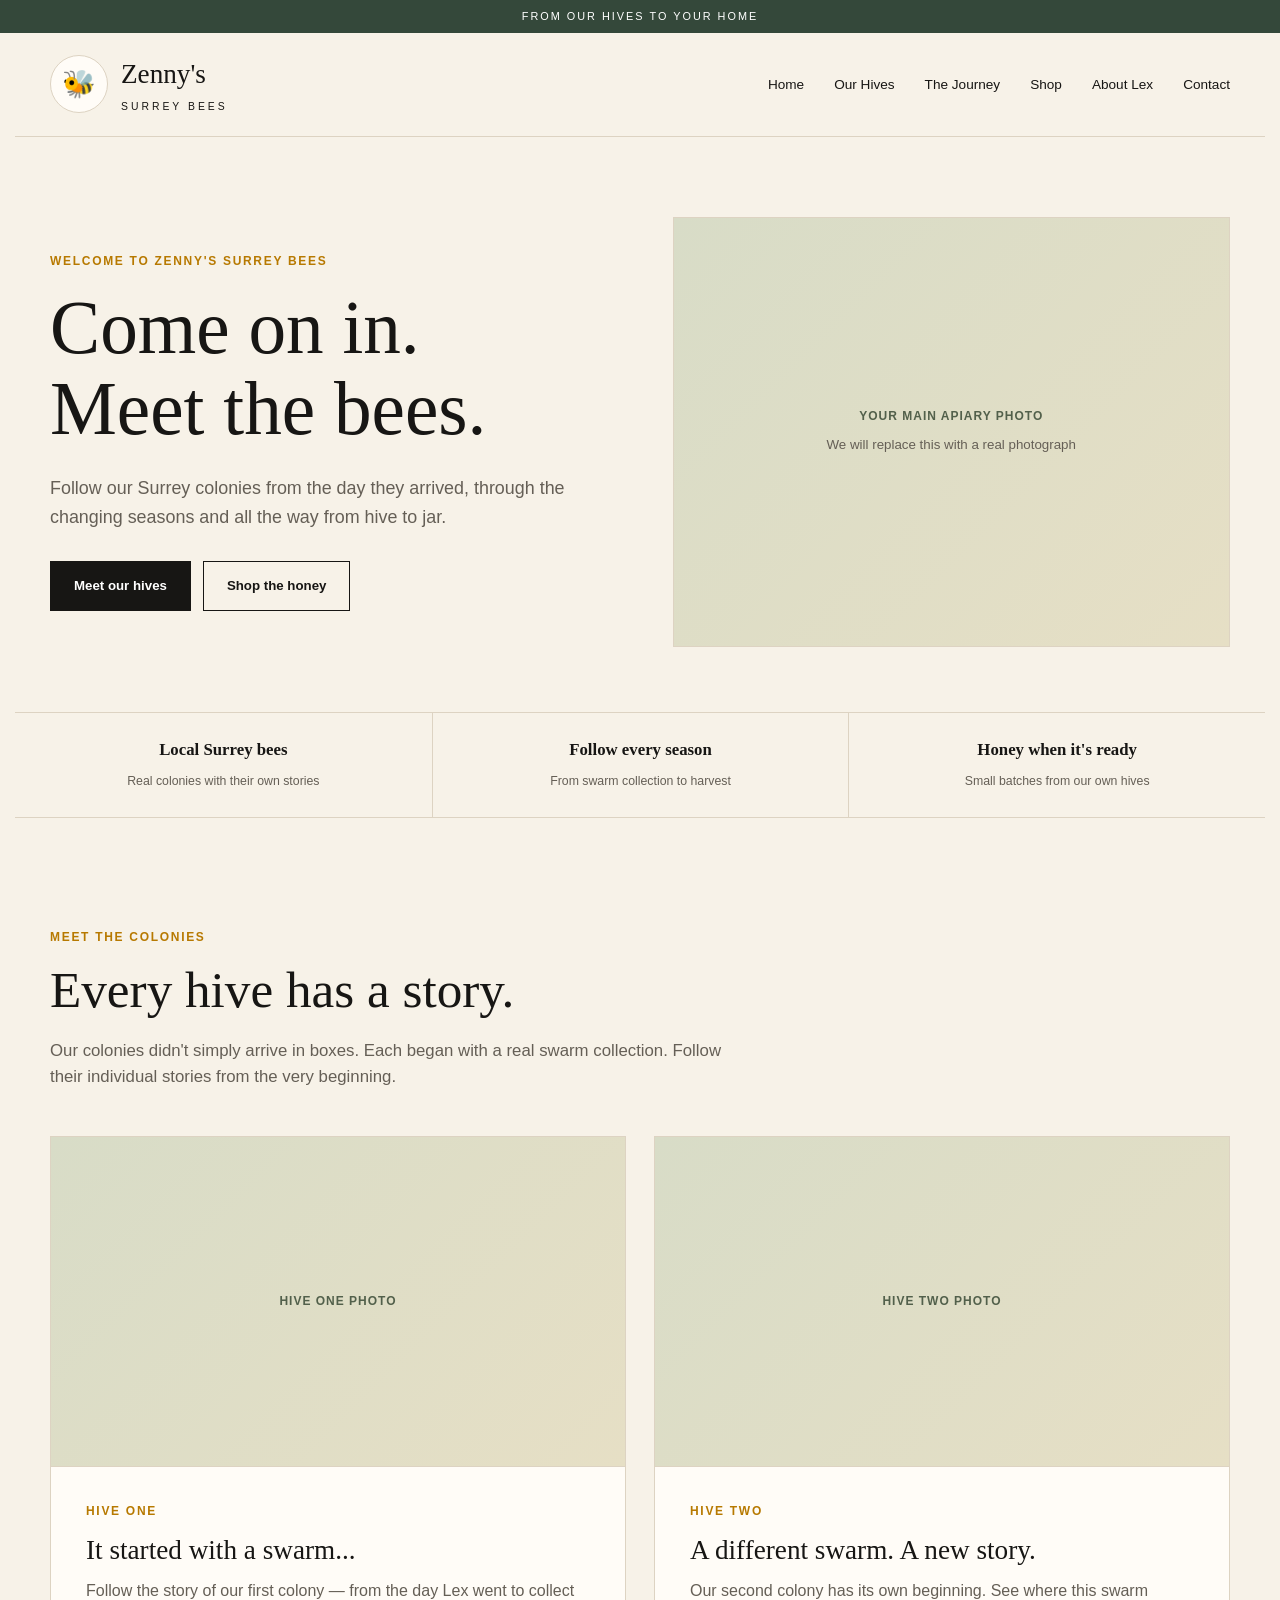
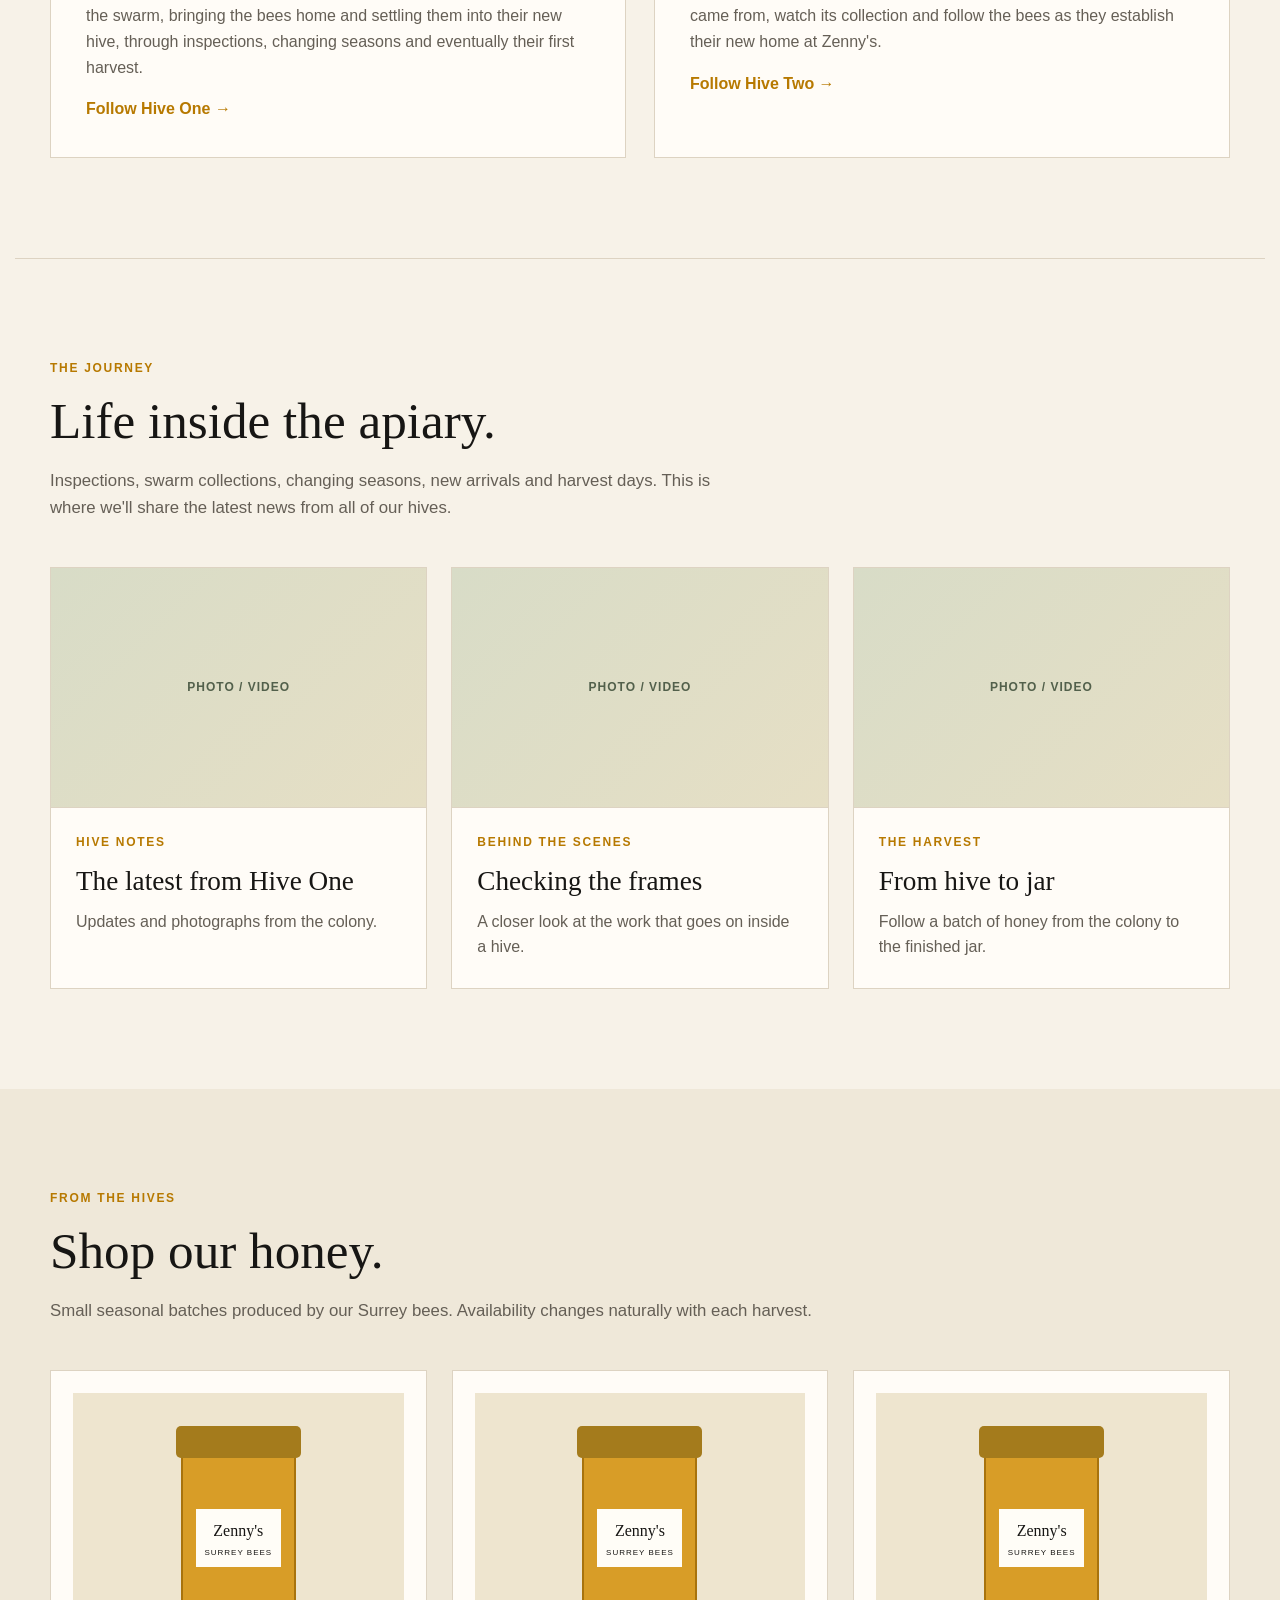
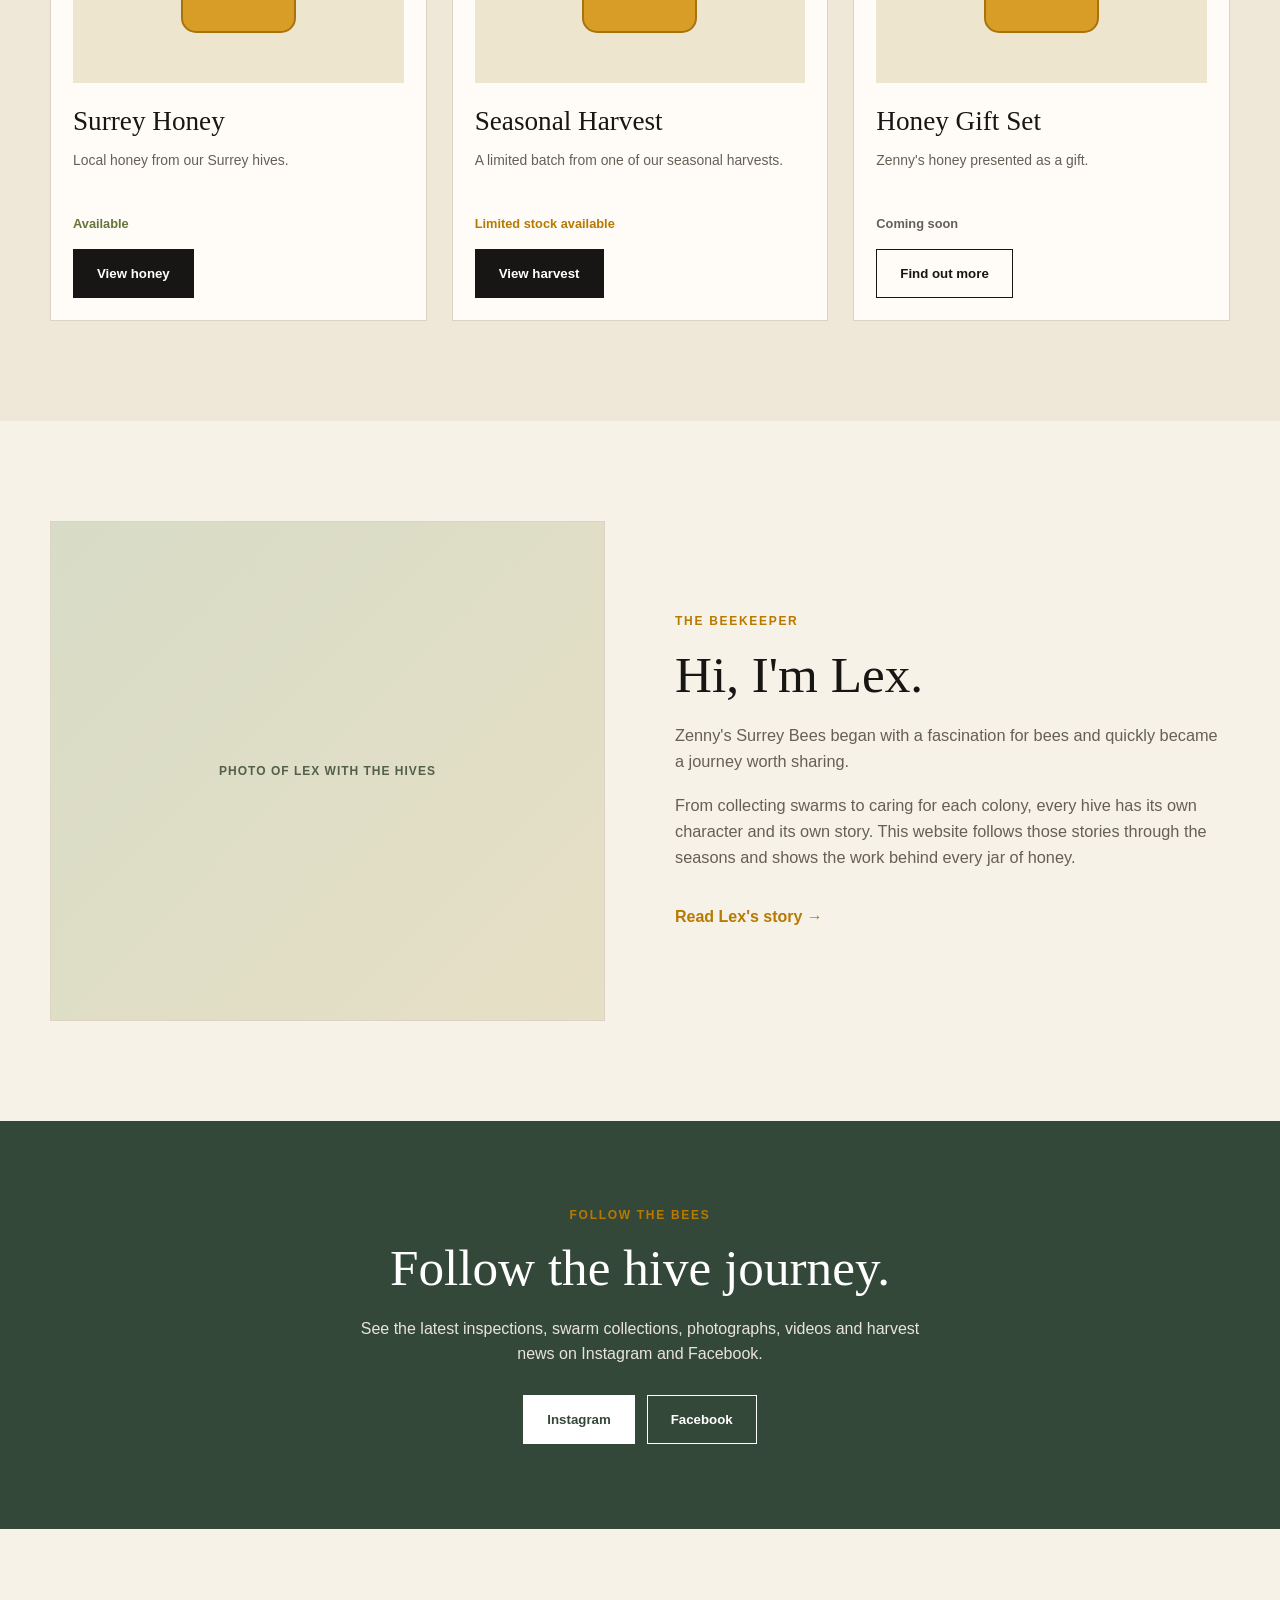
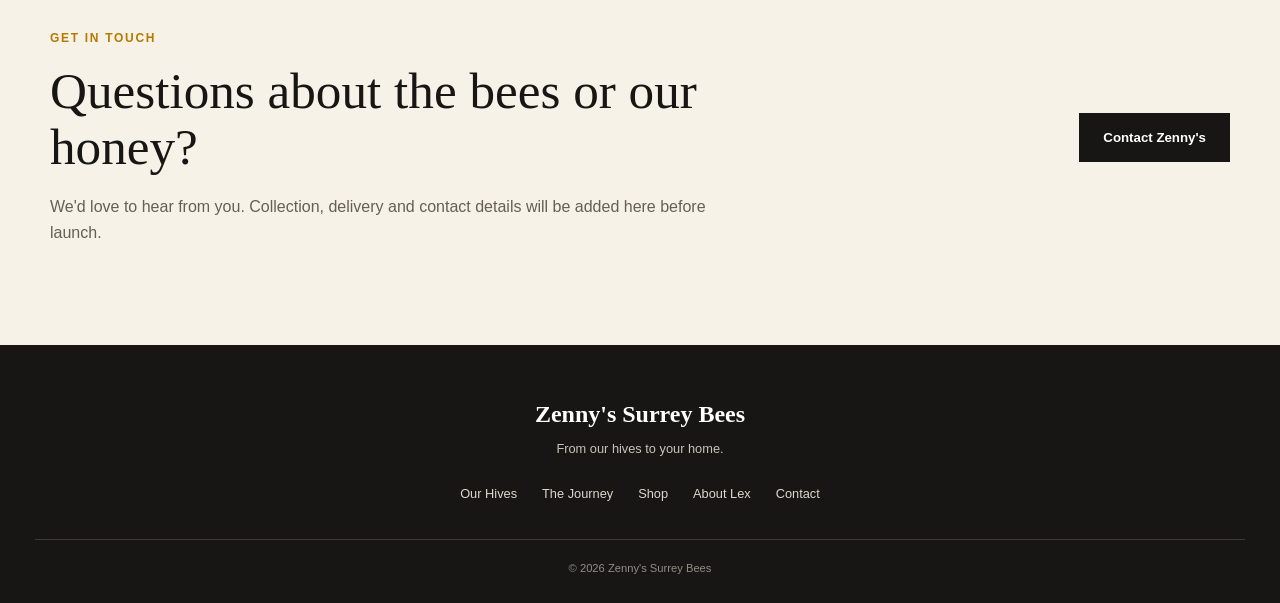
==== index.html @ 7a9a5b1b "Add files via upload" ====
<!DOCTYPE html>
<html lang="en">
<head>
    <meta charset="UTF-8">
    <meta name="viewport" content="width=device-width, initial-scale=1.0">

    <title>Zenny's Surrey Bees | Local Surrey Honey</title>

    <meta name="description" content="Follow the story of Zenny's Surrey Bees, meet our colonies and shop small-batch local Surrey honey.">

    <link rel="stylesheet" href="style.css">
</head>

<body>

    <!-- TOP BAR -->
    <div class="top-bar">
        FROM OUR HIVES TO YOUR HOME
    </div>

    <!-- HEADER -->
    <header class="site-header">

        <div class="brand">
            <div class="logo-placeholder">
                🐝
            </div>

            <div class="brand-text">
                <span class="brand-name">Zenny's</span>
                <span class="brand-subtitle">SURREY BEES</span>
            </div>
        </div>

        <nav class="main-nav">
            <a href="#home">Home</a>
            <a href="#hives">Our Hives</a>
            <a href="#journey">The Journey</a>
            <a href="#shop">Shop</a>
            <a href="#about">About Lex</a>
            <a href="#contact">Contact</a>
        </nav>

    </header>


    <main>

        <!-- HOME / HERO -->
        <section class="hero" id="home">

            <div class="hero-text">

                <p class="eyebrow">
                    WELCOME TO ZENNY'S SURREY BEES
                </p>

                <h1>
                    Come on in.<br>
                    Meet the bees.
                </h1>

                <p class="hero-intro">
                    Follow our Surrey colonies from the day they arrived,
                    through the changing seasons and all the way from hive
                    to jar.
                </p>

                <div class="hero-buttons">
                    <a class="button dark" href="#hives">
                        Meet our hives
                    </a>

                    <a class="button outline" href="#shop">
                        Shop the honey
                    </a>
                </div>

            </div>

            <div class="hero-image placeholder">
                <span>YOUR MAIN APIARY PHOTO</span>
                <small>We will replace this with a real photograph</small>
            </div>

        </section>


        <!-- INTRO STRIP -->
        <section class="intro-strip">

            <div>
                <strong>Local Surrey bees</strong>
                <span>Real colonies with their own stories</span>
            </div>

            <div>
                <strong>Follow every season</strong>
                <span>From swarm collection to harvest</span>
            </div>

            <div>
                <strong>Honey when it's ready</strong>
                <span>Small batches from our own hives</span>
            </div>

        </section>


        <!-- OUR HIVES -->
        <section class="section hives-section" id="hives">

            <div class="section-heading">

                <p class="eyebrow">MEET THE COLONIES</p>

                <h2>
                    Every hive has a story.
                </h2>

                <p>
                    Our colonies didn't simply arrive in boxes.
                    Each began with a real swarm collection.
                    Follow their individual stories from the very beginning.
                </p>

            </div>


            <div class="hive-grid">

                <!-- HIVE ONE -->
                <article class="hive-card">

                    <div class="hive-image placeholder">
                        <span>HIVE ONE PHOTO</span>
                    </div>

                    <div class="hive-content">

                        <p class="eyebrow">HIVE ONE</p>

                        <h3>
                            It started with a swarm...
                        </h3>

                        <p>
                            Follow the story of our first colony — from the
                            day Lex went to collect the swarm, bringing the
                            bees home and settling them into their new hive,
                            through inspections, changing seasons and
                            eventually their first harvest.
                        </p>

                        <a class="story-link" href="#">
                            Follow Hive One →
                        </a>

                    </div>

                </article>


                <!-- HIVE TWO -->
                <article class="hive-card">

                    <div class="hive-image placeholder">
                        <span>HIVE TWO PHOTO</span>
                    </div>

                    <div class="hive-content">

                        <p class="eyebrow">HIVE TWO</p>

                        <h3>
                            A different swarm. A new story.
                        </h3>

                        <p>
                            Our second colony has its own beginning.
                            See where this swarm came from, watch its
                            collection and follow the bees as they establish
                            their new home at Zenny's.
                        </p>

                        <a class="story-link" href="#">
                            Follow Hive Two →
                        </a>

                    </div>

                </article>

            </div>

        </section>


        <!-- JOURNEY -->
        <section class="section journey-section" id="journey">

            <div class="section-heading">

                <p class="eyebrow">THE JOURNEY</p>

                <h2>
                    Life inside the apiary.
                </h2>

                <p>
                    Inspections, swarm collections, changing seasons,
                    new arrivals and harvest days. This is where we'll
                    share the latest news from all of our hives.
                </p>

            </div>


            <div class="journey-grid">

                <article class="journey-card">

                    <div class="journey-image placeholder">
                        <span>PHOTO / VIDEO</span>
                    </div>

                    <p class="eyebrow">HIVE NOTES</p>

                    <h3>The latest from Hive One</h3>

                    <p>
                        Updates and photographs from the colony.
                    </p>

                </article>


                <article class="journey-card">

                    <div class="journey-image placeholder">
                        <span>PHOTO / VIDEO</span>
                    </div>

                    <p class="eyebrow">BEHIND THE SCENES</p>

                    <h3>Checking the frames</h3>

                    <p>
                        A closer look at the work that goes on inside a hive.
                    </p>

                </article>


                <article class="journey-card">

                    <div class="journey-image placeholder">
                        <span>PHOTO / VIDEO</span>
                    </div>

                    <p class="eyebrow">THE HARVEST</p>

                    <h3>From hive to jar</h3>

                    <p>
                        Follow a batch of honey from the colony to the
                        finished jar.
                    </p>

                </article>

            </div>

        </section>


        <!-- SHOP -->
        <section class="section shop-section" id="shop">

            <div class="section-heading">

                <p class="eyebrow">FROM THE HIVES</p>

                <h2>
                    Shop our honey.
                </h2>

                <p>
                    Small seasonal batches produced by our Surrey bees.
                    Availability changes naturally with each harvest.
                </p>

            </div>


            <div class="product-grid">

                <!-- PRODUCT 1 -->
                <article class="product-card">

                    <div class="product-image">
                        <div class="honey-jar">
                            <span>Zenny's</span>
                            <small>SURREY BEES</small>
                        </div>
                    </div>

                    <h3>Surrey Honey</h3>

                    <p class="product-description">
                        Local honey from our Surrey hives.
                    </p>

                    <p class="availability available">
                        Available
                    </p>

                    <a class="button dark" href="#">
                        View honey
                    </a>

                </article>


                <!-- PRODUCT 2 -->
                <article class="product-card">

                    <div class="product-image">
                        <div class="honey-jar">
                            <span>Zenny's</span>
                            <small>SURREY BEES</small>
                        </div>
                    </div>

                    <h3>Seasonal Harvest</h3>

                    <p class="product-description">
                        A limited batch from one of our seasonal harvests.
                    </p>

                    <p class="availability limited">
                        Limited stock available
                    </p>

                    <a class="button dark" href="#">
                        View harvest
                    </a>

                </article>


                <!-- PRODUCT 3 -->
                <article class="product-card">

                    <div class="product-image">
                        <div class="honey-jar">
                            <span>Zenny's</span>
                            <small>SURREY BEES</small>
                        </div>
                    </div>

                    <h3>Honey Gift Set</h3>

                    <p class="product-description">
                        Zenny's honey presented as a gift.
                    </p>

                    <p class="availability coming-soon">
                        Coming soon
                    </p>

                    <a class="button outline" href="#">
                        Find out more
                    </a>

                </article>

            </div>

        </section>


        <!-- ABOUT LEX -->
        <section class="section about-section" id="about">

            <div class="about-image placeholder">
                <span>PHOTO OF LEX WITH THE HIVES</span>
            </div>

            <div class="about-content">

                <p class="eyebrow">THE BEEKEEPER</p>

                <h2>
                    Hi, I'm Lex.
                </h2>

                <p>
                    Zenny's Surrey Bees began with a fascination for bees
                    and quickly became a journey worth sharing.
                </p>

                <p>
                    From collecting swarms to caring for each colony,
                    every hive has its own character and its own story.
                    This website follows those stories through the seasons
                    and shows the work behind every jar of honey.
                </p>

                <a class="story-link" href="#">
                    Read Lex's story →
                </a>

            </div>

        </section>


        <!-- SOCIAL -->
        <section class="social-section">

            <p class="eyebrow">FOLLOW THE BEES</p>

            <h2>
                Follow the hive journey.
            </h2>

            <p>
                See the latest inspections, swarm collections,
                photographs, videos and harvest news on Instagram
                and Facebook.
            </p>

            <div class="social-buttons">

                <a class="button dark" href="#" target="_blank">
                    Instagram
                </a>

                <a class="button outline" href="#" target="_blank">
                    Facebook
                </a>

            </div>

        </section>


        <!-- CONTACT -->
        <section class="section contact-section" id="contact">

            <div>

                <p class="eyebrow">GET IN TOUCH</p>

                <h2>
                    Questions about the bees or our honey?
                </h2>

                <p>
                    We'd love to hear from you. Collection, delivery
                    and contact details will be added here before launch.
                </p>

            </div>

            <a class="button dark" href="#">
                Contact Zenny's
            </a>

        </section>

    </main>


    <!-- FOOTER -->
    <footer>

        <div class="footer-brand">
            <strong>Zenny's Surrey Bees</strong>
            <span>From our hives to your home.</span>
        </div>

        <div class="footer-links">
            <a href="#hives">Our Hives</a>
            <a href="#journey">The Journey</a>
            <a href="#shop">Shop</a>
            <a href="#about">About Lex</a>
            <a href="#contact">Contact</a>
        </div>

        <p class="copyright">
            © 2026 Zenny's Surrey Bees
        </p>

    </footer>

</body>
</html>
---- style.css ----
/* ========================================
   ZENNY'S SURREY BEES
   Main Website Styles
   ======================================== */


/* ---------- COLOURS ---------- */

:root {
    --cream: #F7F2E8;
    --soft-white: #FFFCF7;
    --dark: #171614;
    --green: #34483A;
    --gold: #B77900;
    --honey: #D89D27;
    --charcoal: #655F56;
    --sage: #52604B;
    --border: #DDD3C2;
}


/* ---------- RESET ---------- */

* {
    box-sizing: border-box;
    margin: 0;
    padding: 0;
}

html {
    scroll-behavior: smooth;
}

body {
    background: var(--cream);
    color: var(--dark);
    font-family: Arial, Helvetica, sans-serif;
    line-height: 1.6;
}

img {
    max-width: 100%;
}

a {
    color: inherit;
    text-decoration: none;
}


/* ---------- HEADINGS ---------- */

h1,
h2,
h3 {
    font-family: Georgia, "Times New Roman", serif;
    font-weight: normal;
    line-height: 1.08;
}

h1 {
    font-size: 4.7rem;
    margin-bottom: 25px;
}

h2 {
    font-size: 3.2rem;
    margin-bottom: 20px;
}

h3 {
    font-size: 1.7rem;
    margin-bottom: 12px;
}

p {
    color: var(--charcoal);
}

.eyebrow {
    color: var(--gold);
    font-size: 0.75rem;
    font-weight: bold;
    letter-spacing: 1.7px;
    margin-bottom: 15px;
}


/* ---------- TOP BAR ---------- */

.top-bar {
    background: var(--green);
    color: white;
    text-align: center;
    padding: 8px 20px;
    font-size: 0.68rem;
    letter-spacing: 2px;
}


/* ---------- HEADER ---------- */

.site-header {
    max-width: 1250px;
    margin: auto;
    min-height: 100px;
    padding: 20px 35px;
    display: flex;
    align-items: center;
    justify-content: space-between;
    border-bottom: 1px solid var(--border);
}

.brand {
    display: flex;
    align-items: center;
    gap: 13px;
}

.logo-placeholder {
    width: 58px;
    height: 58px;
    border: 1px solid var(--border);
    background: var(--soft-white);
    display: flex;
    align-items: center;
    justify-content: center;
    font-size: 27px;
    border-radius: 50%;
}

.brand-text {
    display: flex;
    flex-direction: column;
}

.brand-name {
    font-family: Georgia, "Times New Roman", serif;
    font-size: 1.7rem;
}

.brand-subtitle {
    font-size: 0.65rem;
    letter-spacing: 3px;
    margin-top: 2px;
}

.main-nav {
    display: flex;
    gap: 30px;
    align-items: center;
}

.main-nav a {
    font-size: 0.85rem;
    transition: color 0.2s ease;
}

.main-nav a:hover {
    color: var(--gold);
}


/* ---------- BUTTONS ---------- */

.button {
    display: inline-block;
    padding: 13px 23px;
    font-size: 0.83rem;
    font-weight: bold;
    border: 1px solid var(--dark);
    transition: 0.2s ease;
}

.button.dark {
    background: var(--dark);
    color: white;
}

.button.dark:hover {
    background: var(--gold);
    border-color: var(--gold);
}

.button.outline {
    background: transparent;
    color: var(--dark);
}

.button.outline:hover {
    background: var(--dark);
    color: white;
}

.story-link {
    display: inline-block;
    color: var(--gold);
    font-weight: bold;
    margin-top: 16px;
}

.story-link:hover {
    color: var(--dark);
}


/* ---------- PLACEHOLDERS ---------- */

.placeholder {
    background:
        linear-gradient(
            135deg,
            #D8DCC7,
            #E6DFC5
        );
    border: 1px solid var(--border);
    display: flex;
    flex-direction: column;
    align-items: center;
    justify-content: center;
    text-align: center;
    color: var(--sage);
    min-height: 250px;
}

.placeholder span {
    font-size: 0.75rem;
    font-weight: bold;
    letter-spacing: 1px;
}

.placeholder small {
    margin-top: 8px;
    color: var(--charcoal);
}


/* ---------- HERO ---------- */

.hero {
    max-width: 1250px;
    margin: auto;
    padding: 80px 35px 65px;
    display: grid;
    grid-template-columns: 1fr 1fr;
    gap: 65px;
    align-items: center;
}

.hero-intro {
    max-width: 540px;
    font-size: 1.12rem;
    margin-bottom: 30px;
}

.hero-buttons {
    display: flex;
    gap: 12px;
}

.hero-image {
    min-height: 430px;
}


/* ---------- INTRO STRIP ---------- */

.intro-strip {
    border-top: 1px solid var(--border);
    border-bottom: 1px solid var(--border);
    display: grid;
    grid-template-columns: repeat(3, 1fr);
    max-width: 1250px;
    margin: auto;
}

.intro-strip div {
    text-align: center;
    padding: 24px 20px;
}

.intro-strip div + div {
    border-left: 1px solid var(--border);
}

.intro-strip strong {
    display: block;
    font-family: Georgia, "Times New Roman", serif;
    font-size: 1.05rem;
    margin-bottom: 4px;
}

.intro-strip span {
    color: var(--charcoal);
    font-size: 0.77rem;
}


/* ---------- GENERAL SECTIONS ---------- */

.section {
    max-width: 1250px;
    margin: auto;
    padding: 100px 35px;
}

.section-heading {
    max-width: 700px;
    margin-bottom: 45px;
}

.section-heading > p:last-child {
    font-size: 1.05rem;
}


/* ---------- HIVES ---------- */

.hives-section {
    padding-top: 110px;
}

.hive-grid {
    display: grid;
    grid-template-columns: 1fr 1fr;
    gap: 28px;
}

.hive-card {
    background: var(--soft-white);
    border: 1px solid var(--border);
}

.hive-image {
    min-height: 330px;
    border: none;
    border-bottom: 1px solid var(--border);
}

.hive-content {
    padding: 35px;
}

.hive-content p:not(.eyebrow) {
    max-width: 500px;
}


/* ---------- JOURNEY ---------- */

.journey-section {
    border-top: 1px solid var(--border);
}

.journey-grid {
    display: grid;
    grid-template-columns: repeat(3, 1fr);
    gap: 24px;
}

.journey-card {
    background: var(--soft-white);
    border: 1px solid var(--border);
    padding-bottom: 28px;
}

.journey-image {
    min-height: 240px;
    border: none;
    border-bottom: 1px solid var(--border);
    margin-bottom: 25px;
}

.journey-card > p,
.journey-card > h3 {
    margin-left: 25px;
    margin-right: 25px;
}


/* ---------- SHOP ---------- */

.shop-section {
    background: #EFE8D9;
    max-width: none;
}

.shop-section > * {
    max-width: 1180px;
    margin-left: auto;
    margin-right: auto;
}

.product-grid {
    display: grid;
    grid-template-columns: repeat(3, 1fr);
    gap: 25px;
}

.product-card {
    background: var(--soft-white);
    border: 1px solid var(--border);
    padding: 22px;
}

.product-image {
    min-height: 290px;
    background: #EEE5CF;
    display: flex;
    align-items: center;
    justify-content: center;
    margin-bottom: 24px;
}


/* ---------- HONEY JAR ---------- */

.honey-jar {
    width: 115px;
    height: 190px;
    background: var(--honey);
    border: 2px solid #A8730D;
    border-radius: 7px 7px 15px 15px;
    position: relative;
    display: flex;
    flex-direction: column;
    justify-content: center;
    align-items: center;
}

.honey-jar::before {
    content: "";
    position: absolute;
    width: 125px;
    height: 32px;
    top: -19px;
    background: #A47B1C;
    border-radius: 5px;
}

.honey-jar span {
    background: #FFFDF7;
    width: 85px;
    text-align: center;
    padding: 9px 3px 3px;
    font-family: Georgia, serif;
    font-size: 1rem;
}

.honey-jar small {
    background: #FFFDF7;
    width: 85px;
    text-align: center;
    padding-bottom: 8px;
    font-size: 0.5rem;
    letter-spacing: 1px;
}

.product-description {
    min-height: 50px;
    font-size: 0.87rem;
}

.availability {
    font-size: 0.8rem;
    font-weight: bold;
    margin: 15px 0;
}

.available {
    color: #64753B;
}

.limited {
    color: var(--gold);
}

.coming-soon {
    color: var(--charcoal);
}


/* ---------- ABOUT LEX ---------- */

.about-section {
    display: grid;
    grid-template-columns: 1fr 1fr;
    gap: 70px;
    align-items: center;
}

.about-image {
    min-height: 500px;
}

.about-content p:not(.eyebrow) {
    margin-bottom: 18px;
    font-size: 1.02rem;
}


/* ---------- SOCIAL ---------- */

.social-section {
    background: var(--green);
    text-align: center;
    padding: 85px 25px;
}

.social-section h2 {
    color: white;
}

.social-section > p:not(.eyebrow) {
    color: #E9E4D9;
    max-width: 600px;
    margin: 0 auto 28px;
}

.social-section .button.dark {
    background: white;
    color: var(--green);
    border-color: white;
}

.social-section .button.dark:hover {
    background: var(--honey);
    border-color: var(--honey);
    color: var(--dark);
}

.social-section .button.outline {
    border-color: white;
    color: white;
}

.social-section .button.outline:hover {
    background: white;
    color: var(--green);
}

.social-buttons {
    display: flex;
    justify-content: center;
    gap: 12px;
}


/* ---------- CONTACT ---------- */

.contact-section {
    display: flex;
    justify-content: space-between;
    align-items: center;
    gap: 50px;
}

.contact-section > div {
    max-width: 680px;
}


/* ---------- FOOTER ---------- */

footer {
    background: var(--dark);
    color: white;
    padding: 50px 35px 25px;
    text-align: center;
}

.footer-brand {
    display: flex;
    flex-direction: column;
    margin-bottom: 25px;
}

.footer-brand strong {
    font-family: Georgia, serif;
    font-size: 1.5rem;
}

.footer-brand span {
    color: #C9C3B9;
    font-size: 0.8rem;
    margin-top: 5px;
}

.footer-links {
    display: flex;
    justify-content: center;
    gap: 25px;
    flex-wrap: wrap;
    margin-bottom: 35px;
}

.footer-links a {
    font-size: 0.8rem;
    color: #DDD7CE;
}

.footer-links a:hover {
    color: var(--honey);
}

.copyright {
    border-top: 1px solid #3D3A36;
    padding-top: 20px;
    font-size: 0.7rem;
    color: #928D86;
}


/* ========================================
   TABLET
   ======================================== */

@media (max-width: 950px) {

    h1 {
        font-size: 3.7rem;
    }

    h2 {
        font-size: 2.7rem;
    }

    .site-header {
        flex-direction: column;
        gap: 20px;
    }

    .main-nav {
        flex-wrap: wrap;
        justify-content: center;
        gap: 17px;
    }

    .hero {
        grid-template-columns: 1fr;
    }

    .hero-image {
        min-height: 380px;
    }

    .hive-grid {
        grid-template-columns: 1fr;
    }

    .journey-grid {
        grid-template-columns: 1fr 1fr;
    }

    .product-grid {
        grid-template-columns: 1fr 1fr;
    }

    .about-section {
        grid-template-columns: 1fr;
    }

}


/* ========================================
   MOBILE
   ======================================== */

@media (max-width: 650px) {

    h1 {
        font-size: 3rem;
    }

    h2 {
        font-size: 2.3rem;
    }

    h3 {
        font-size: 1.5rem;
    }

    .top-bar {
        font-size: 0.58rem;
    }

    .site-header {
        padding: 18px 20px;
        align-items: flex-start;
    }

    .brand {
        width: 100%;
    }

    .main-nav {
        justify-content: flex-start;
        gap: 13px 18px;
    }

    .main-nav a {
        font-size: 0.75rem;
    }

    .hero {
        padding: 55px 20px;
        gap: 40px;
    }

    .hero-image {
        min-height: 280px;
    }

    .hero-buttons {
        flex-direction: column;
        align-items: flex-start;
    }

    .intro-strip {
        grid-template-columns: 1fr;
    }

    .intro-strip div + div {
        border-left: none;
        border-top: 1px solid var(--border);
    }

    .section {
        padding: 70px 20px;
    }

    .hive-image {
        min-height: 250px;
    }

    .hive-content {
        padding: 25px;
    }

    .journey-grid {
        grid-template-columns: 1fr;
    }

    .product-grid {
        grid-template-columns: 1fr;
    }

    .about-image {
        min-height: 320px;
    }

    .social-buttons {
        flex-direction: column;
        align-items: center;
    }

    .contact-section {
        flex-direction: column;
        align-items: flex-start;
    }

    .footer-links {
        gap: 15px;
    }

}

/* ========================================
   LARGE DESKTOP / WIDE SCREEN
   ======================================== */

   @media (min-width: 1300px) {

    .site-header,
    .hero,
    .intro-strip,
    .section {
        max-width: 1520px;
    }

    .shop-section {
        max-width: none;
    }

    .shop-section > * {
        max-width: 1450px;
    }

    .hero {
        grid-template-columns: 1.05fr 1fr;
        gap: 85px;
        padding-left: 55px;
        padding-right: 55px;
    }

    .hero-image {
        min-height: 470px;
    }

    .section {
        padding-left: 55px;
        padding-right: 55px;
    }

    .section-heading {
        max-width: 800px;
    }
}
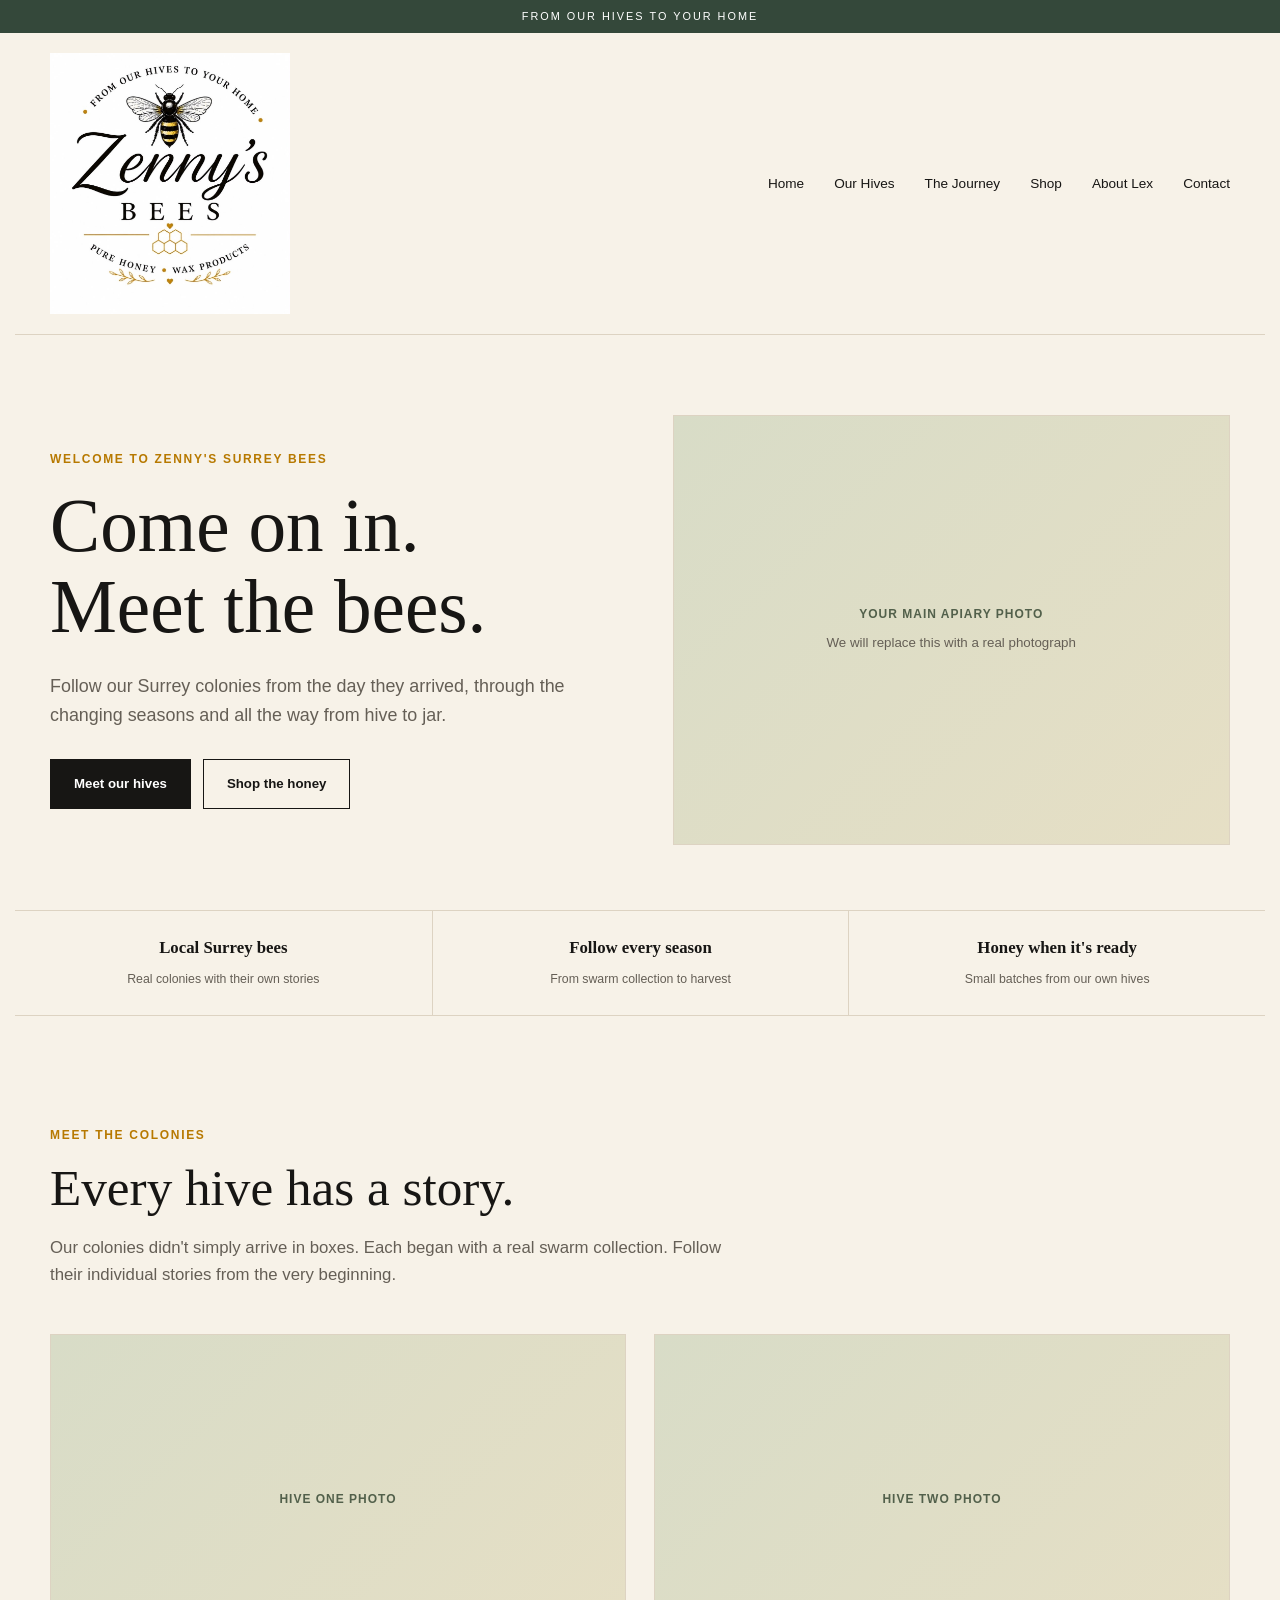
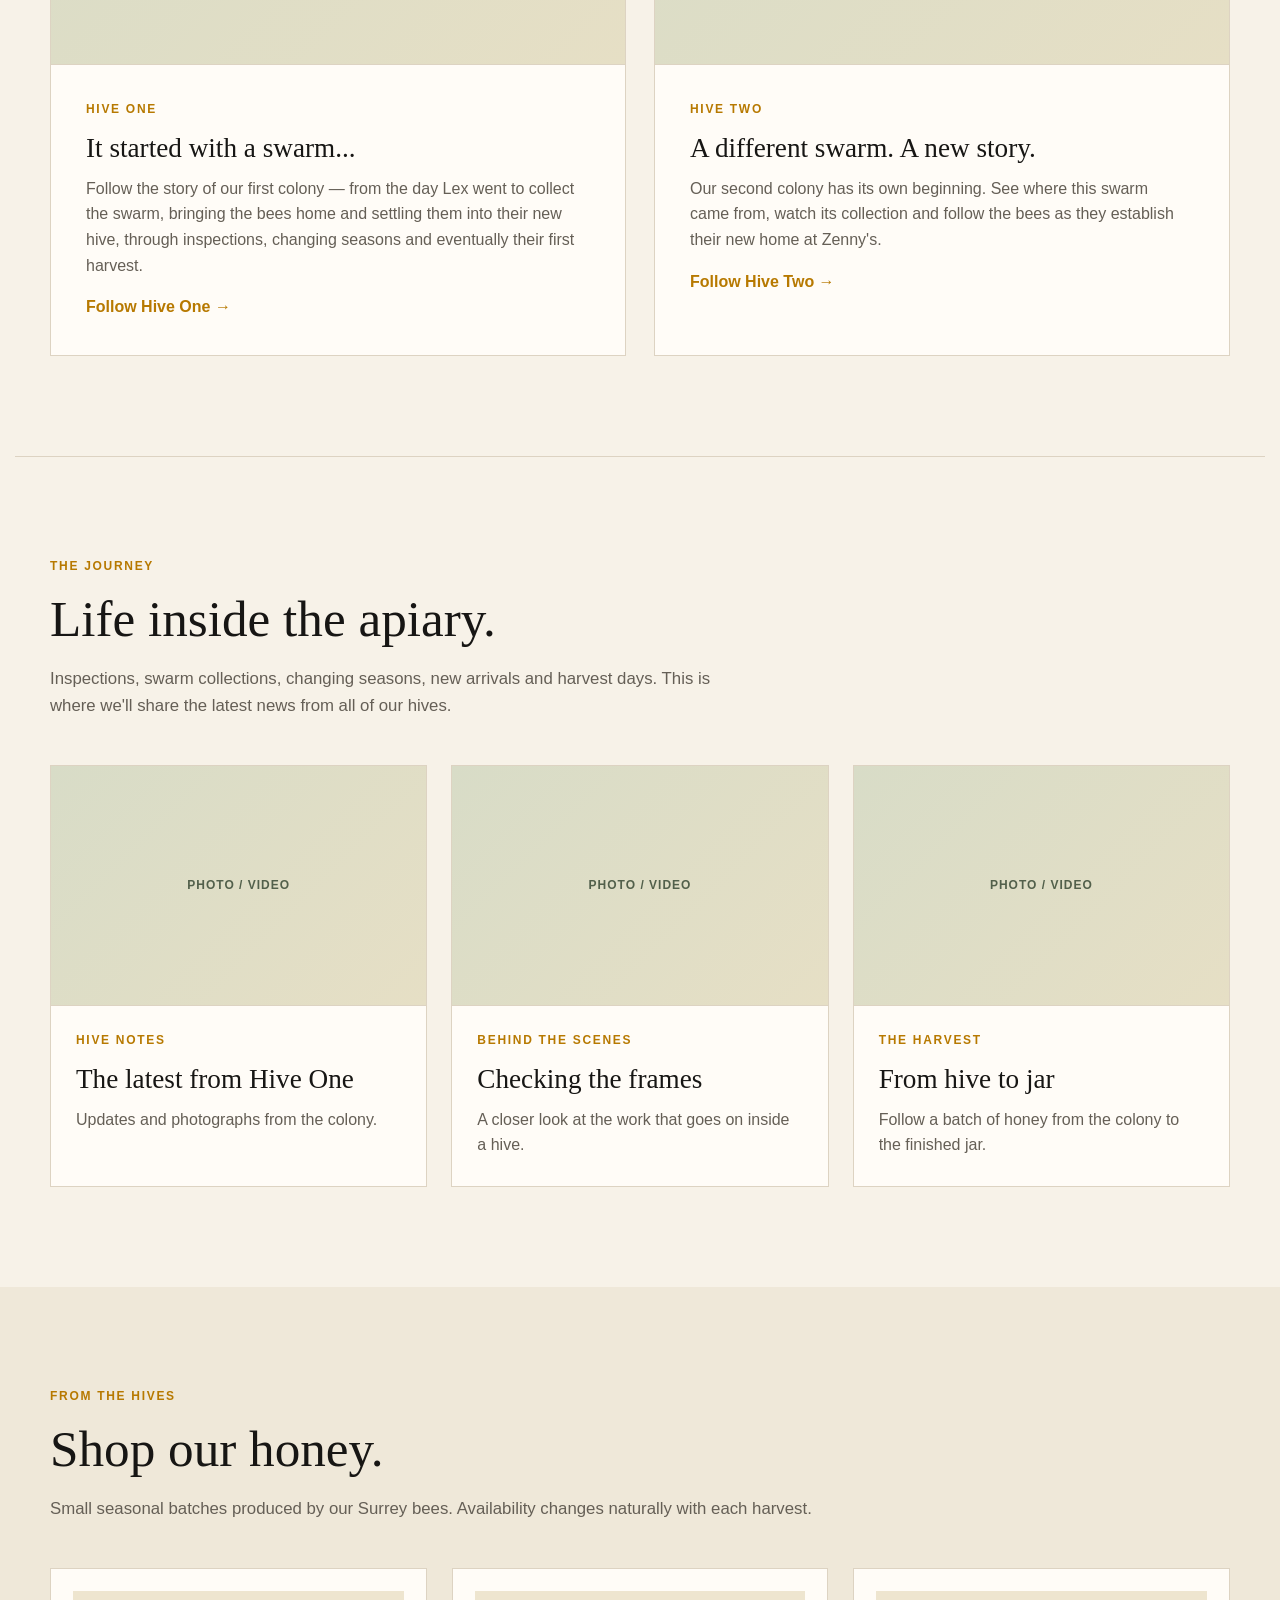
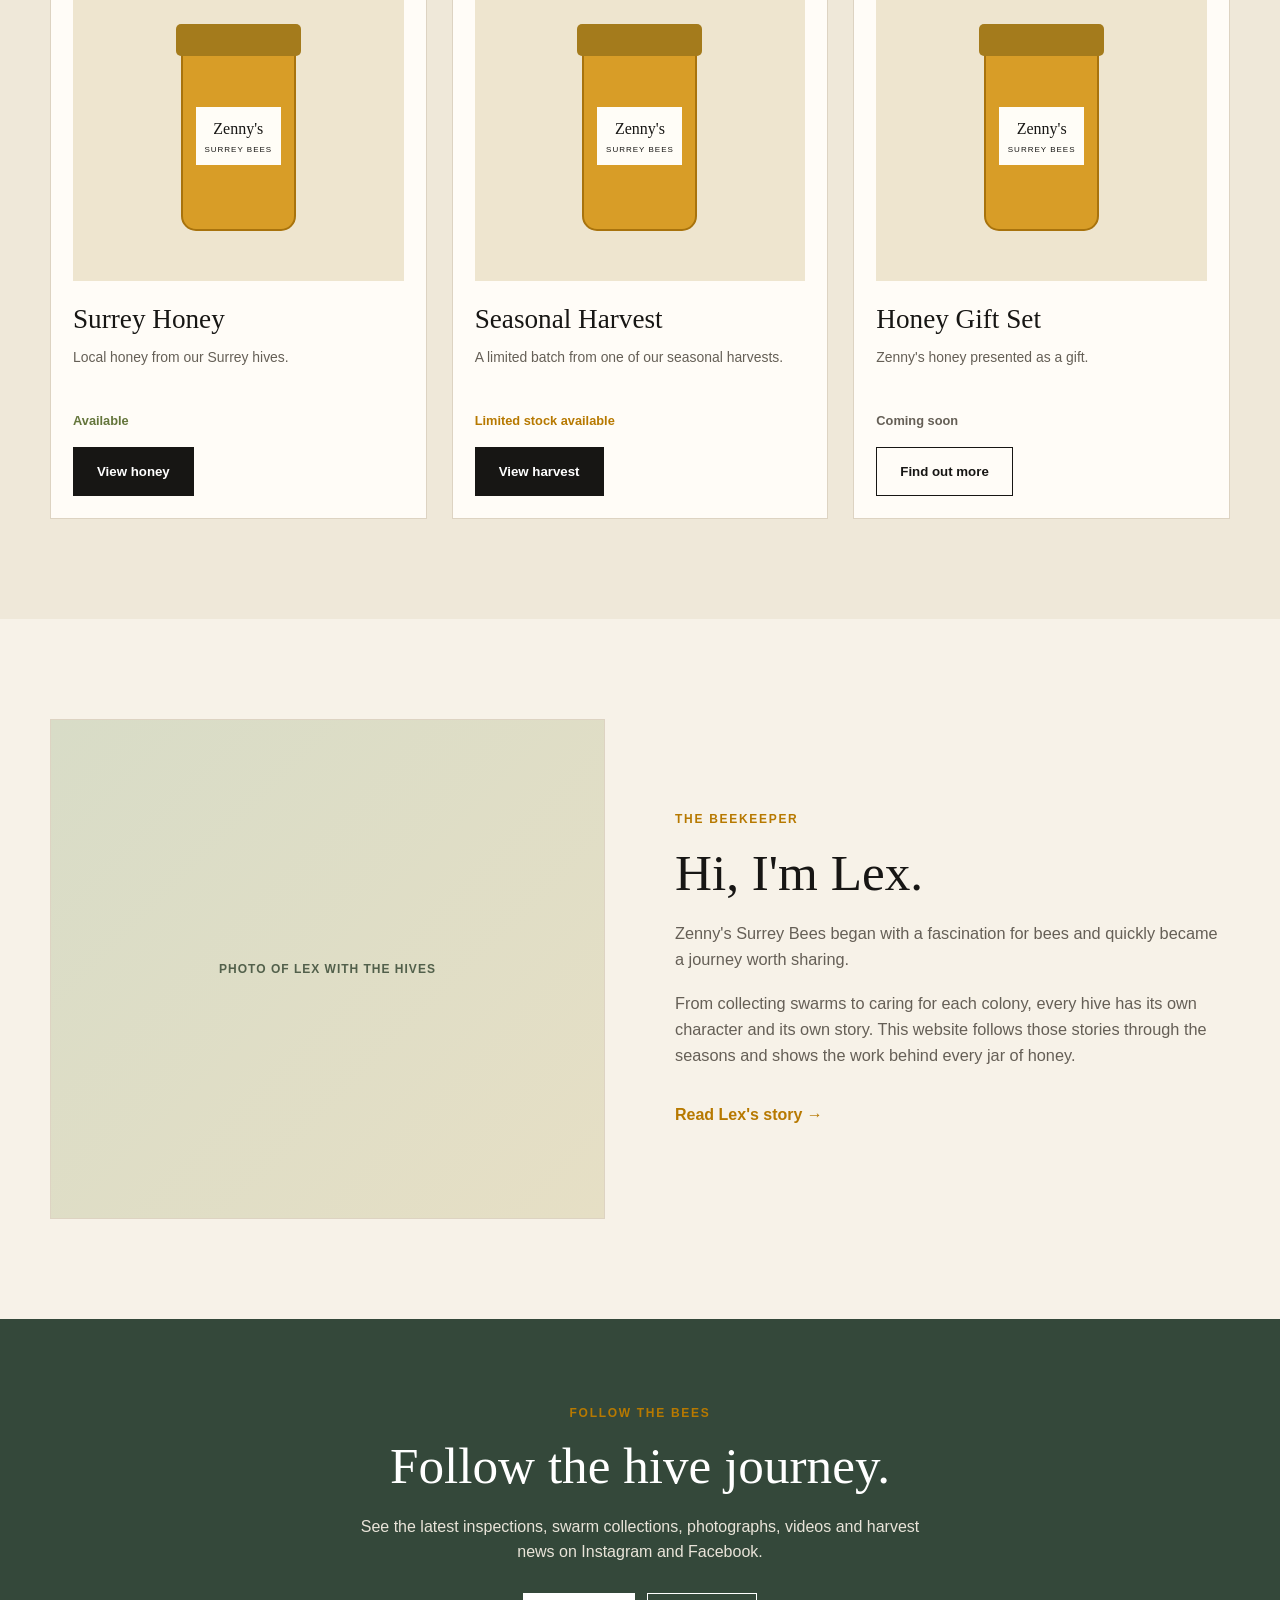
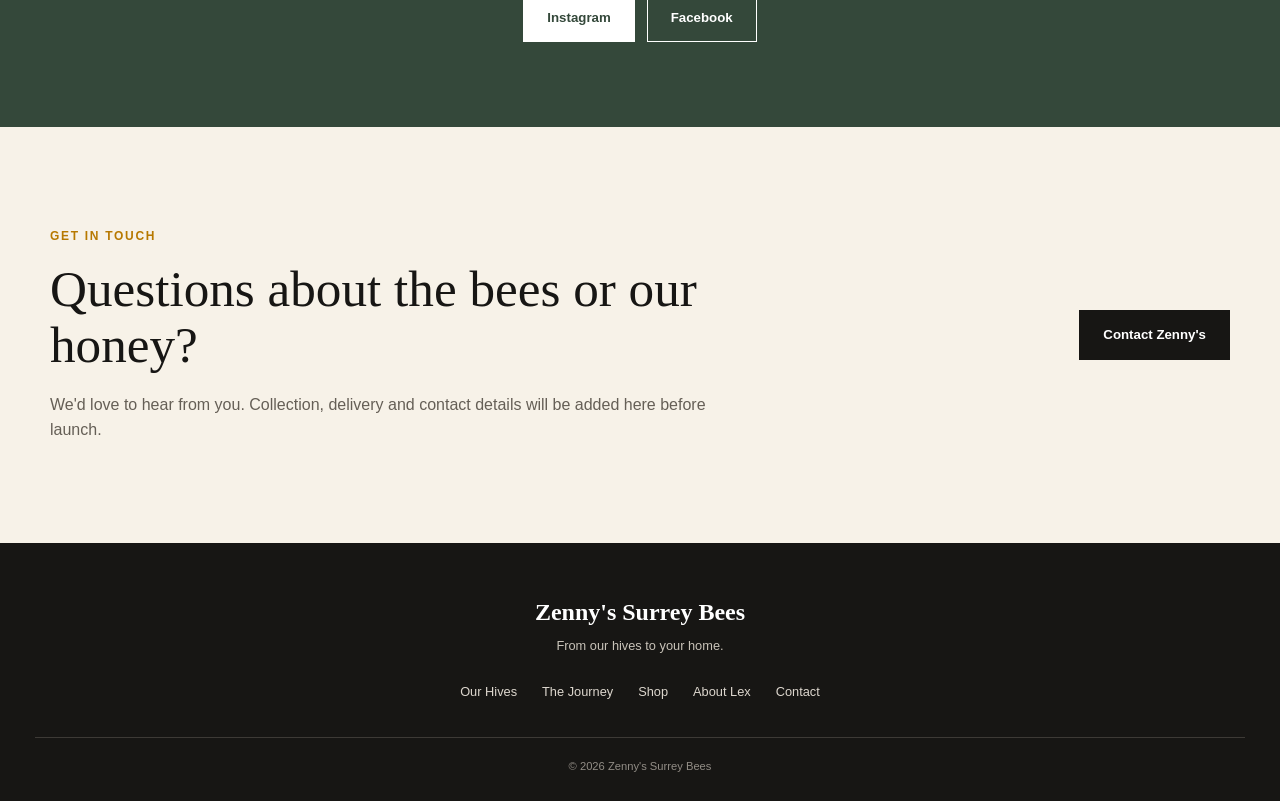
==== commit 70bc57e3: "Add files via upload" ====
--- a/index.html
+++ b/index.html
@@ -22,14 +22,7 @@
     <header class="site-header">
 
         <div class="brand">
-            <div class="logo-placeholder">
-                🐝
-            </div>
-
-            <div class="brand-text">
-                <span class="brand-name">Zenny's</span>
-                <span class="brand-subtitle">SURREY BEES</span>
-            </div>
+            <img src="zennys-logo.jpg" alt="Zenny's Bees" class="brand-logo">
         </div>
 
         <nav class="main-nav">
--- a/style.css
+++ b/style.css
@@ -806,4 +806,37 @@
     .section-heading {
         max-width: 800px;
     }
+}
+
+/* MOBILE NAVIGATION FIX */
+
+@media (max-width: 650px) {
+
+    .main-nav {
+        width: 100%;
+        display: grid;
+        grid-template-columns: repeat(3, 1fr);
+        gap: 18px 10px;
+        margin-top: 10px;
+    }
+
+    .main-nav a {
+        font-size: 0.78rem;
+        white-space: nowrap;
+    }
+}
+
+/* OFFICIAL ZENNY'S BEES LOGO */
+
+.brand-logo {
+    display: block;
+    width: 240px;
+    height: auto;
+    object-fit: contain;
+}
+
+@media (max-width: 650px) {
+    .brand-logo {
+        width: 190px;
+    }
 }
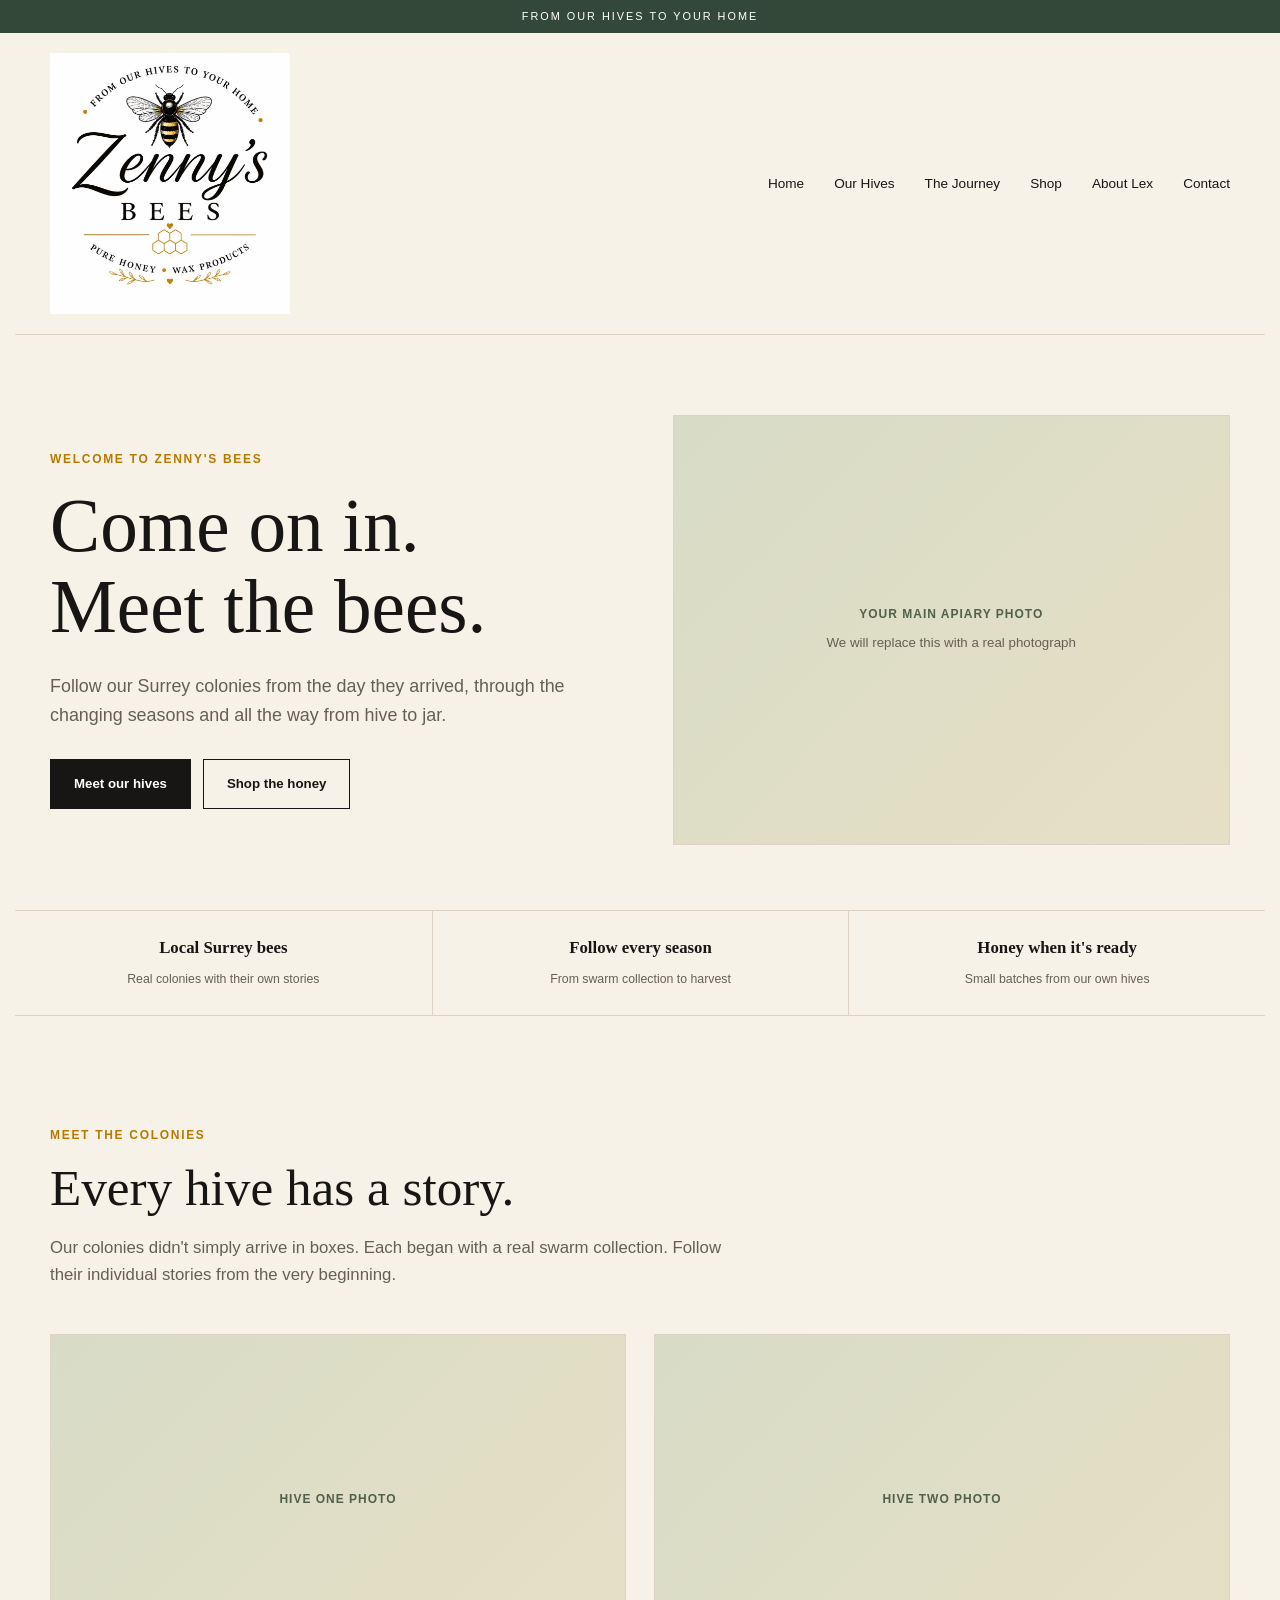
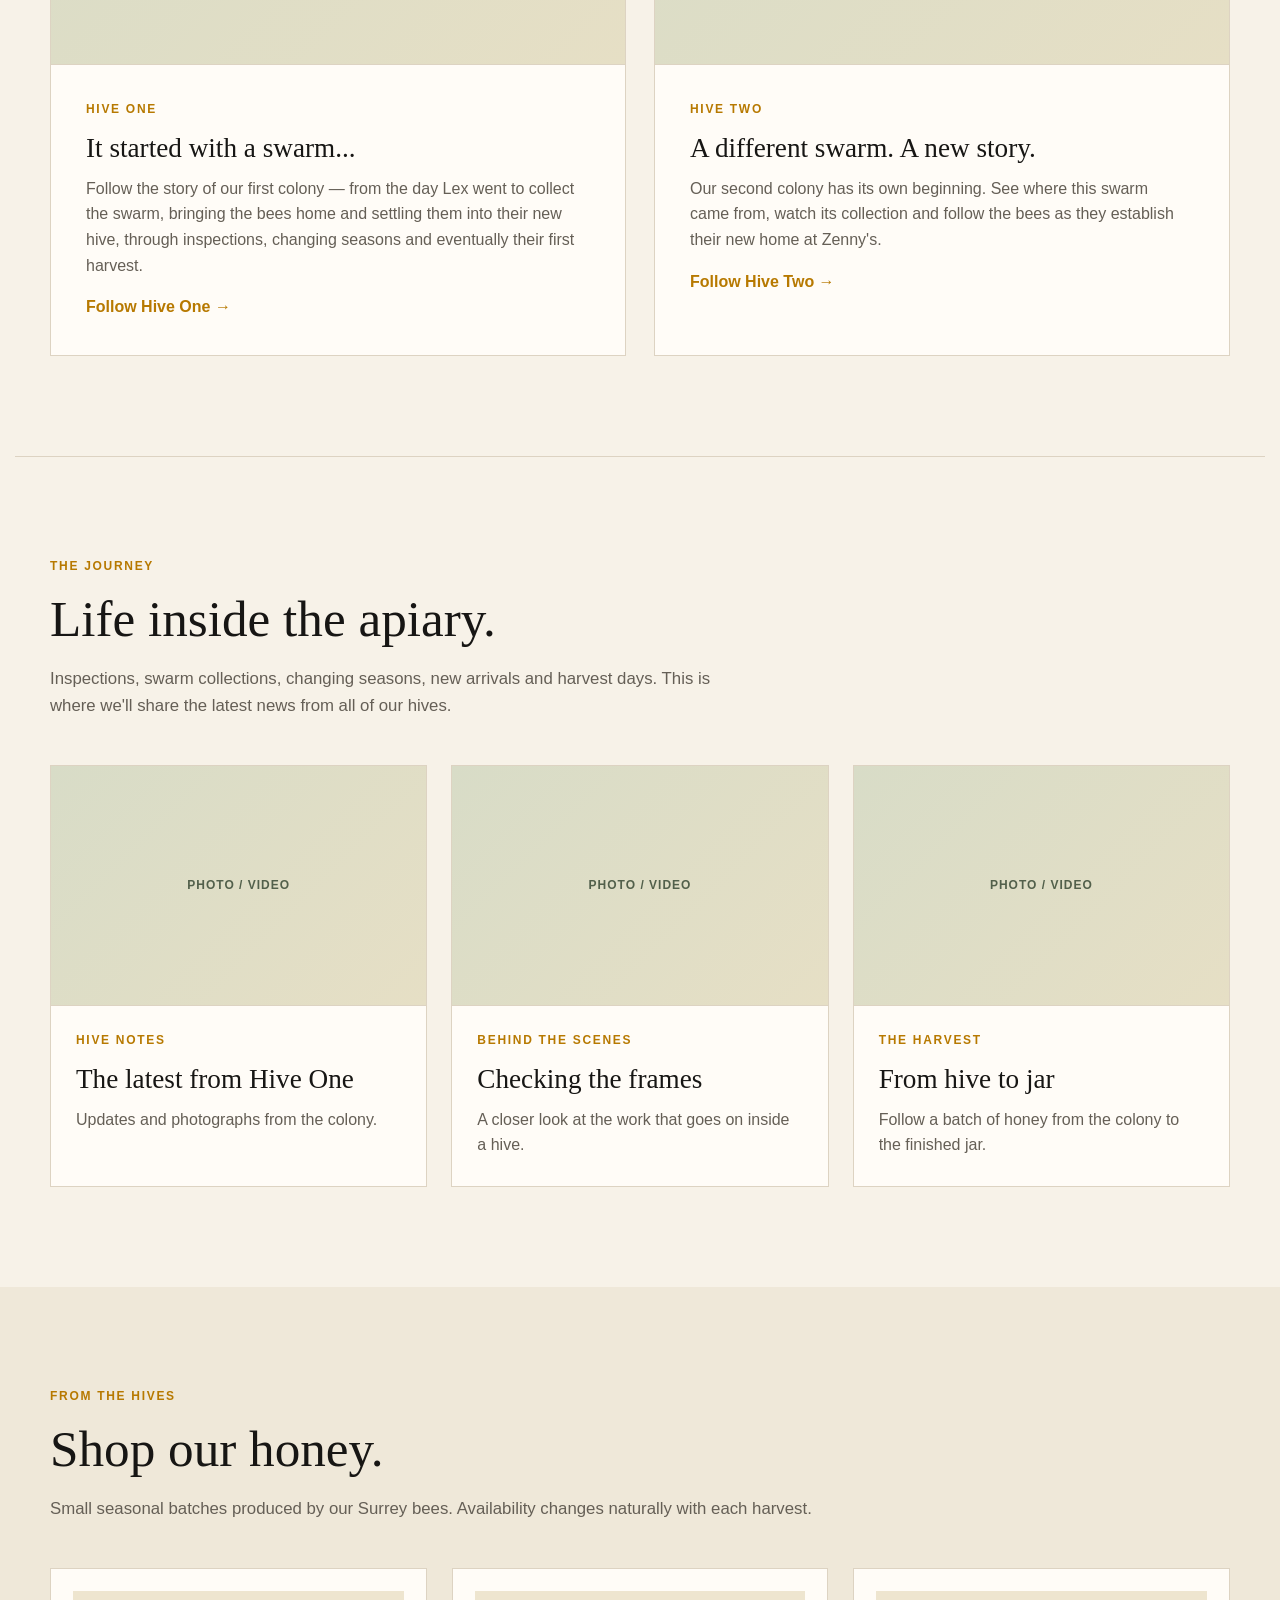
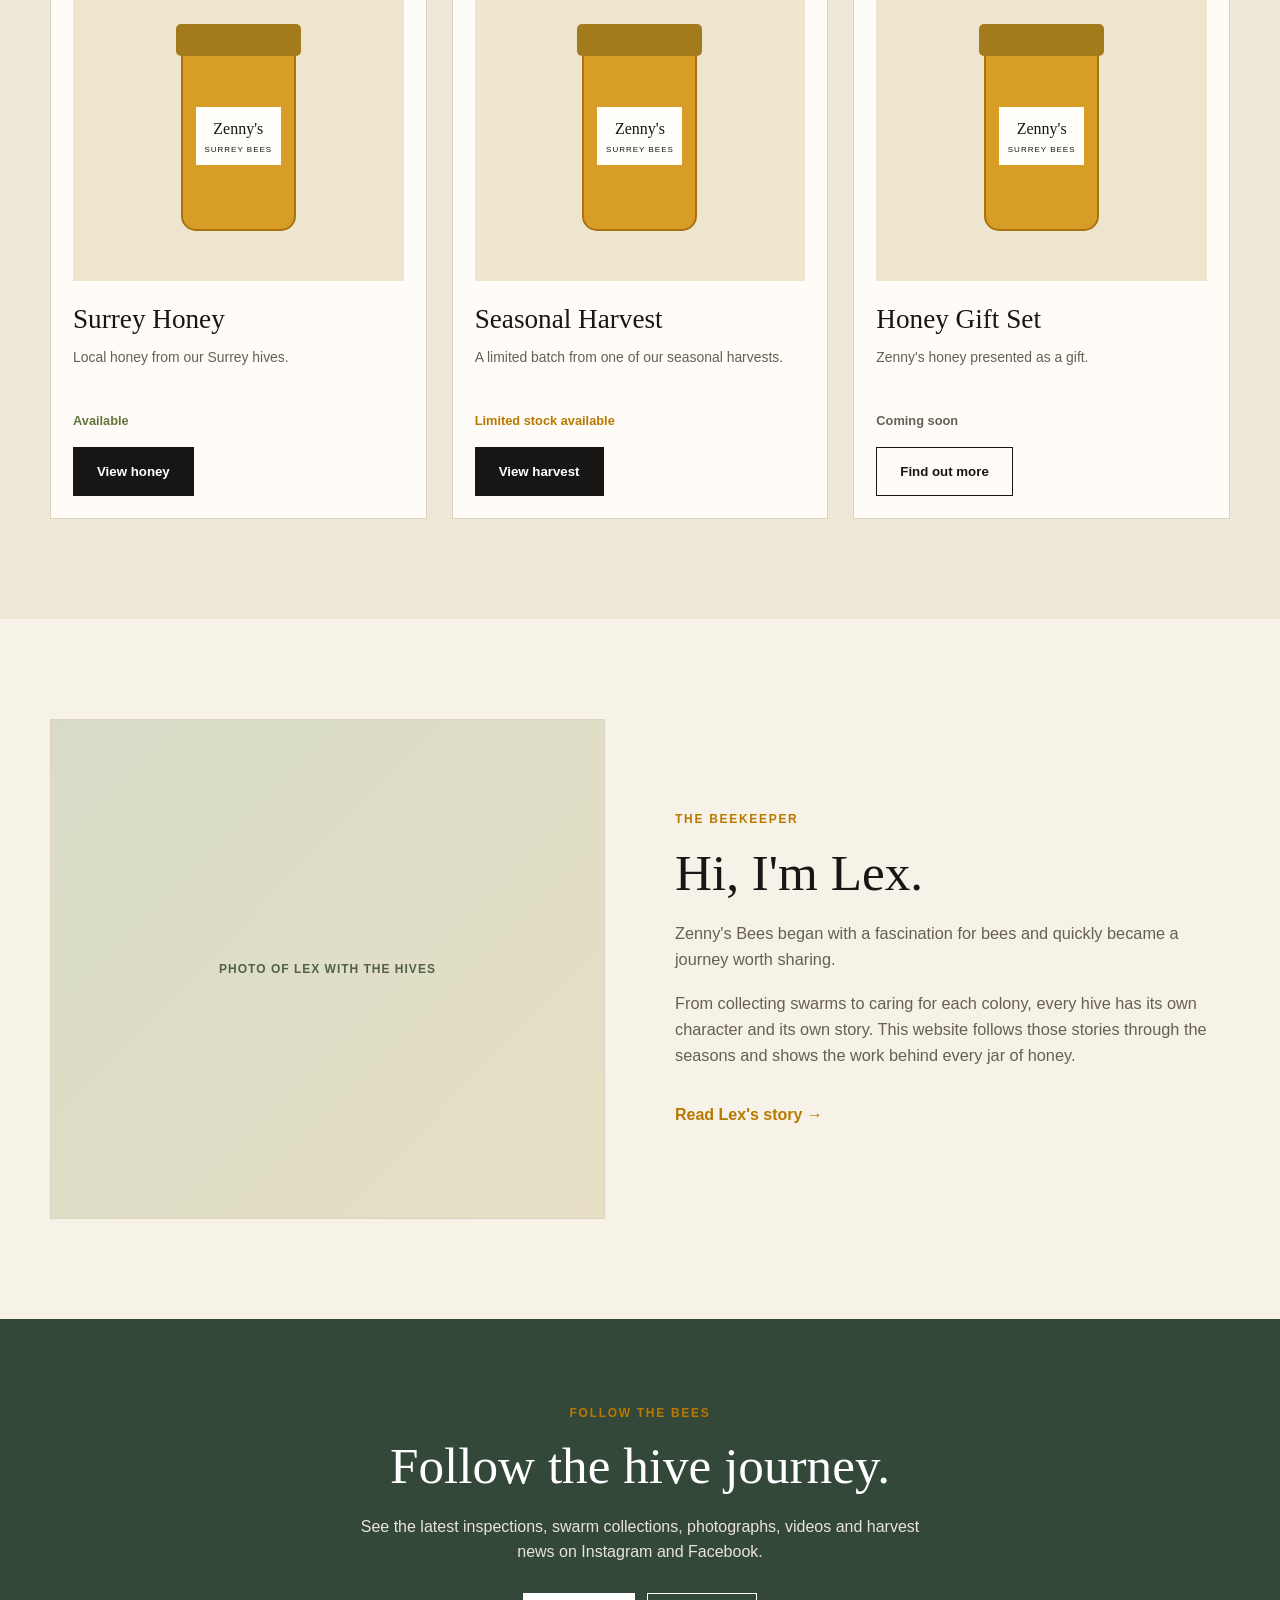
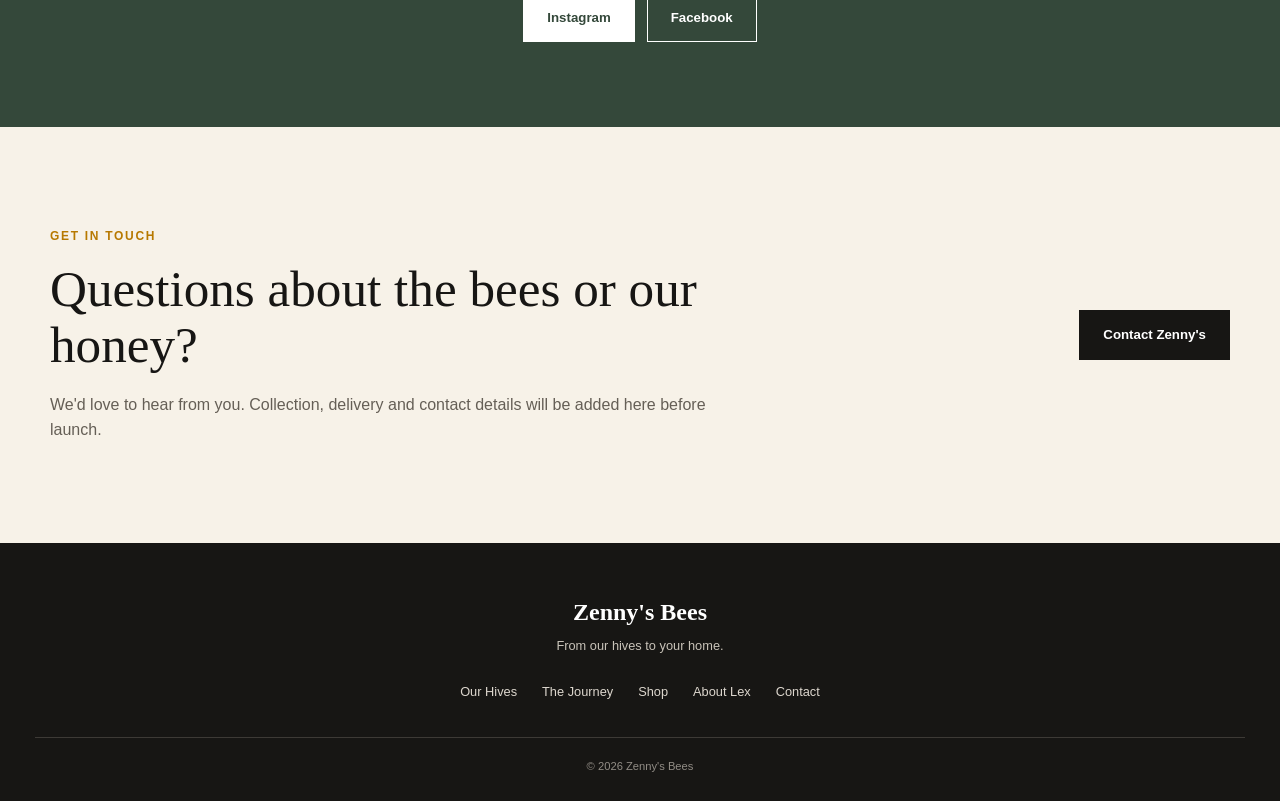
==== commit 12e20ecf: "Add files via upload" ====
--- a/index.html
+++ b/index.html
@@ -4,9 +4,9 @@
     <meta charset="UTF-8">
     <meta name="viewport" content="width=device-width, initial-scale=1.0">
 
-    <title>Zenny's Surrey Bees | Local Surrey Honey</title>
-
-    <meta name="description" content="Follow the story of Zenny's Surrey Bees, meet our colonies and shop small-batch local Surrey honey.">
+    <title>Zenny's Bees | Local Surrey Honey</title>
+
+    <meta name="description" content="Follow the story of Zenny's Bees, meet our colonies and shop small-batch local Surrey honey.">
 
     <link rel="stylesheet" href="style.css">
 </head>
@@ -27,7 +27,7 @@
 
         <nav class="main-nav">
             <a href="#home">Home</a>
-            <a href="#hives">Our Hives</a>
+            <a href="hives.html">Our Hives</a>
             <a href="#journey">The Journey</a>
             <a href="#shop">Shop</a>
             <a href="#about">About Lex</a>
@@ -45,7 +45,7 @@
             <div class="hero-text">
 
                 <p class="eyebrow">
-                    WELCOME TO ZENNY'S SURREY BEES
+                    WELCOME TO ZENNY'S BEES
                 </p>
 
                 <h1>
@@ -389,7 +389,7 @@
                 </h2>
 
                 <p>
-                    Zenny's Surrey Bees began with a fascination for bees
+                    Zenny's Bees began with a fascination for bees
                     and quickly became a journey worth sharing.
                 </p>
 
@@ -470,7 +470,7 @@
     <footer>
 
         <div class="footer-brand">
-            <strong>Zenny's Surrey Bees</strong>
+            <strong>Zenny's Bees</strong>
             <span>From our hives to your home.</span>
         </div>
 
@@ -483,7 +483,7 @@
         </div>
 
         <p class="copyright">
-            © 2026 Zenny's Surrey Bees
+            © 2026 Zenny's Bees
         </p>
 
     </footer>
--- a/style.css
+++ b/style.css
@@ -1,5 +1,5 @@
 /* ========================================
-   ZENNY'S SURREY BEES
+   ZENNY'S BEES
    Main Website Styles
    ======================================== */
 
@@ -837,6 +837,80 @@
 
 @media (max-width: 650px) {
     .brand-logo {
-        width: 190px;
-    }
+        width: 120px;
+    }
+}
+
+/* MOBILE HEADER FIX */
+@media (max-width: 650px) {
+
+    .brand-logo {
+        width: 120px;
+        height: auto;
+    }
+
+    .main-nav {
+        display: flex;
+        flex-wrap: nowrap;
+        gap: 14px;
+        width: 100%;
+        justify-content: flex-start;
+    }
+
+    .main-nav a {
+        font-size: 0.82rem;
+        white-space: nowrap;
+    }
+}
+
+/* OUR HIVES LOCATION PAGE */
+
+.hive-locations {
+    padding-top: 20px;
+}
+
+.location-grid {
+    display: grid;
+    grid-template-columns: repeat(2, 1fr);
+    gap: 50px;
+}
+
+.location-heading {
+    margin-bottom: 24px;
+}
+
+.location-heading h2 {
+    margin-bottom: 10px;
+}
+
+.location-column .hive-card {
+    width: 100%;
+}
+
+
+/* MOBILE */
+
+@media (max-width: 650px) {
+
+    .hive-locations {
+        padding-top: 10px;
+    }
+
+    .location-grid {
+        grid-template-columns: 1fr;
+        gap: 50px;
+    }
+
+}
+
+/* OUR HIVES PAGE - FINAL SPACING */
+
+main > .section:first-child {
+    padding-top: 35px;
+    padding-bottom: 15px;
+}
+
+.hive-locations {
+    padding-top: 0;
+    margin-top: -35px;
 }
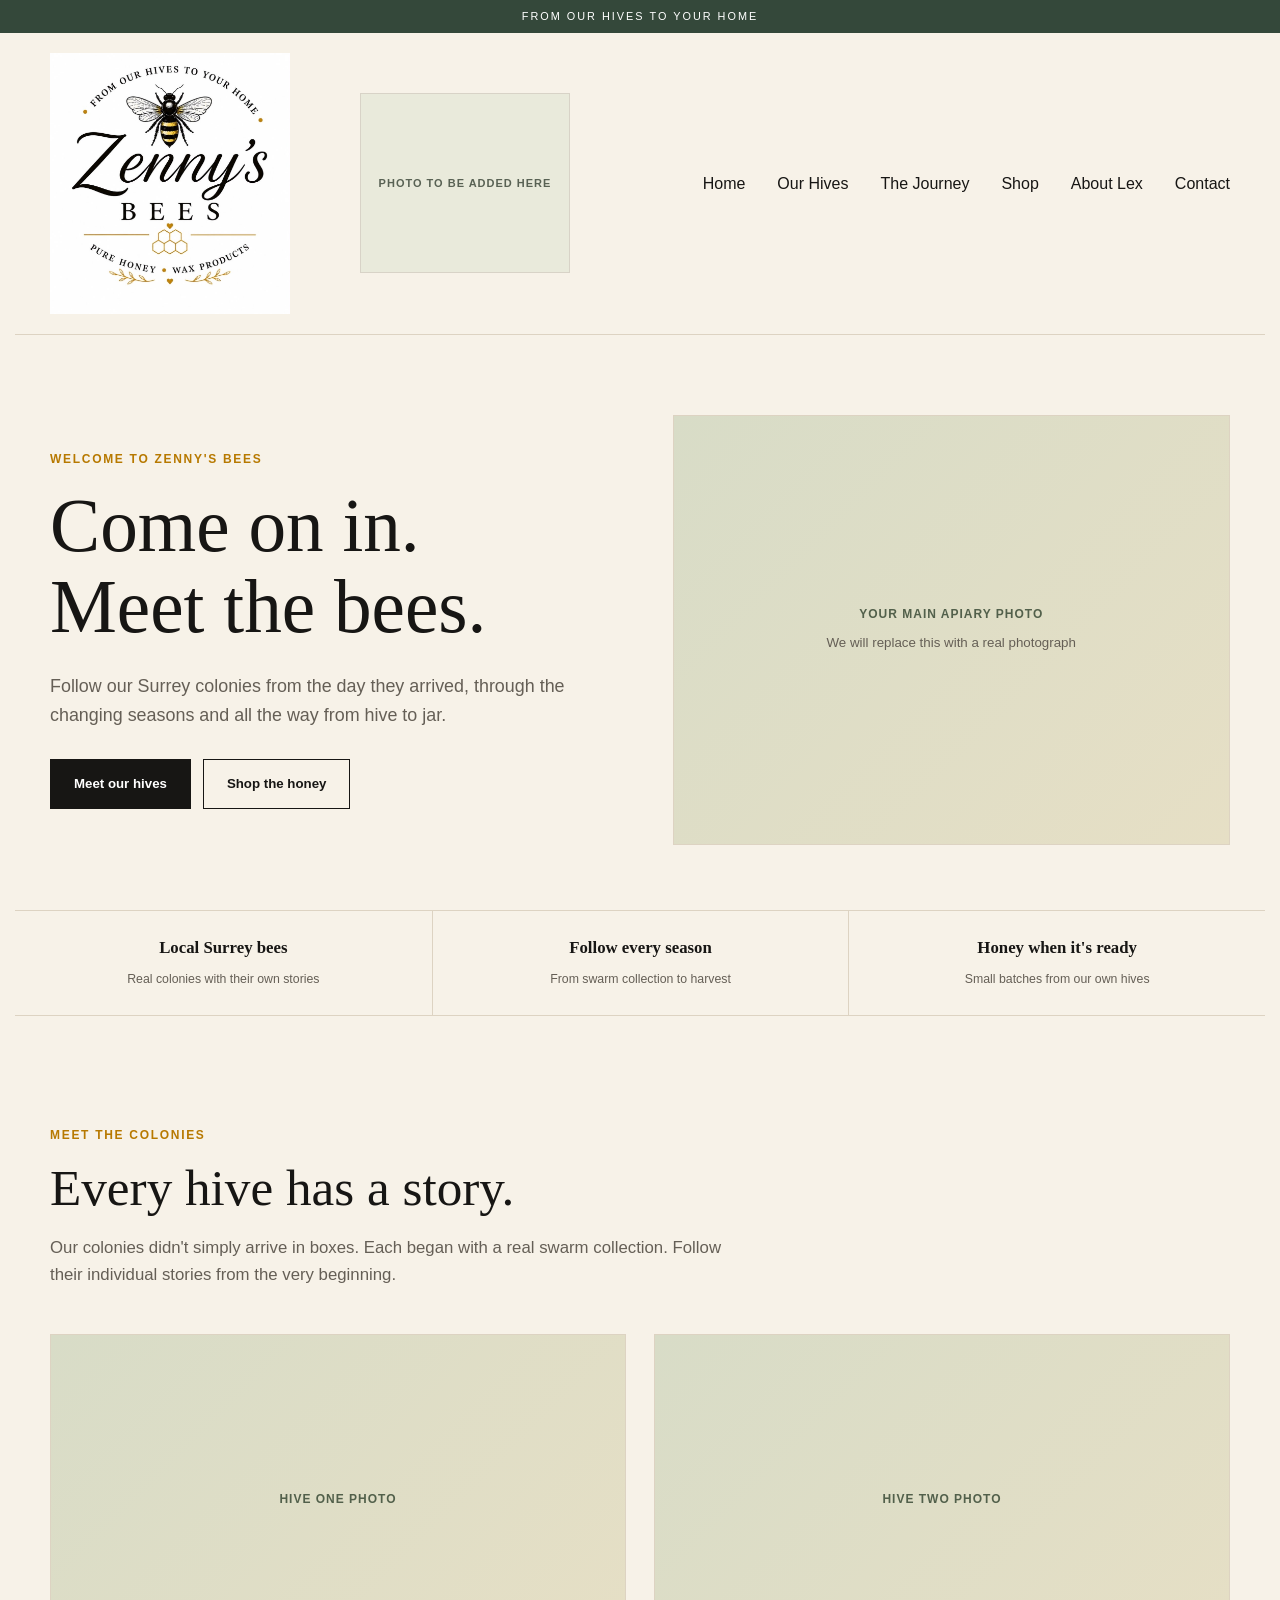
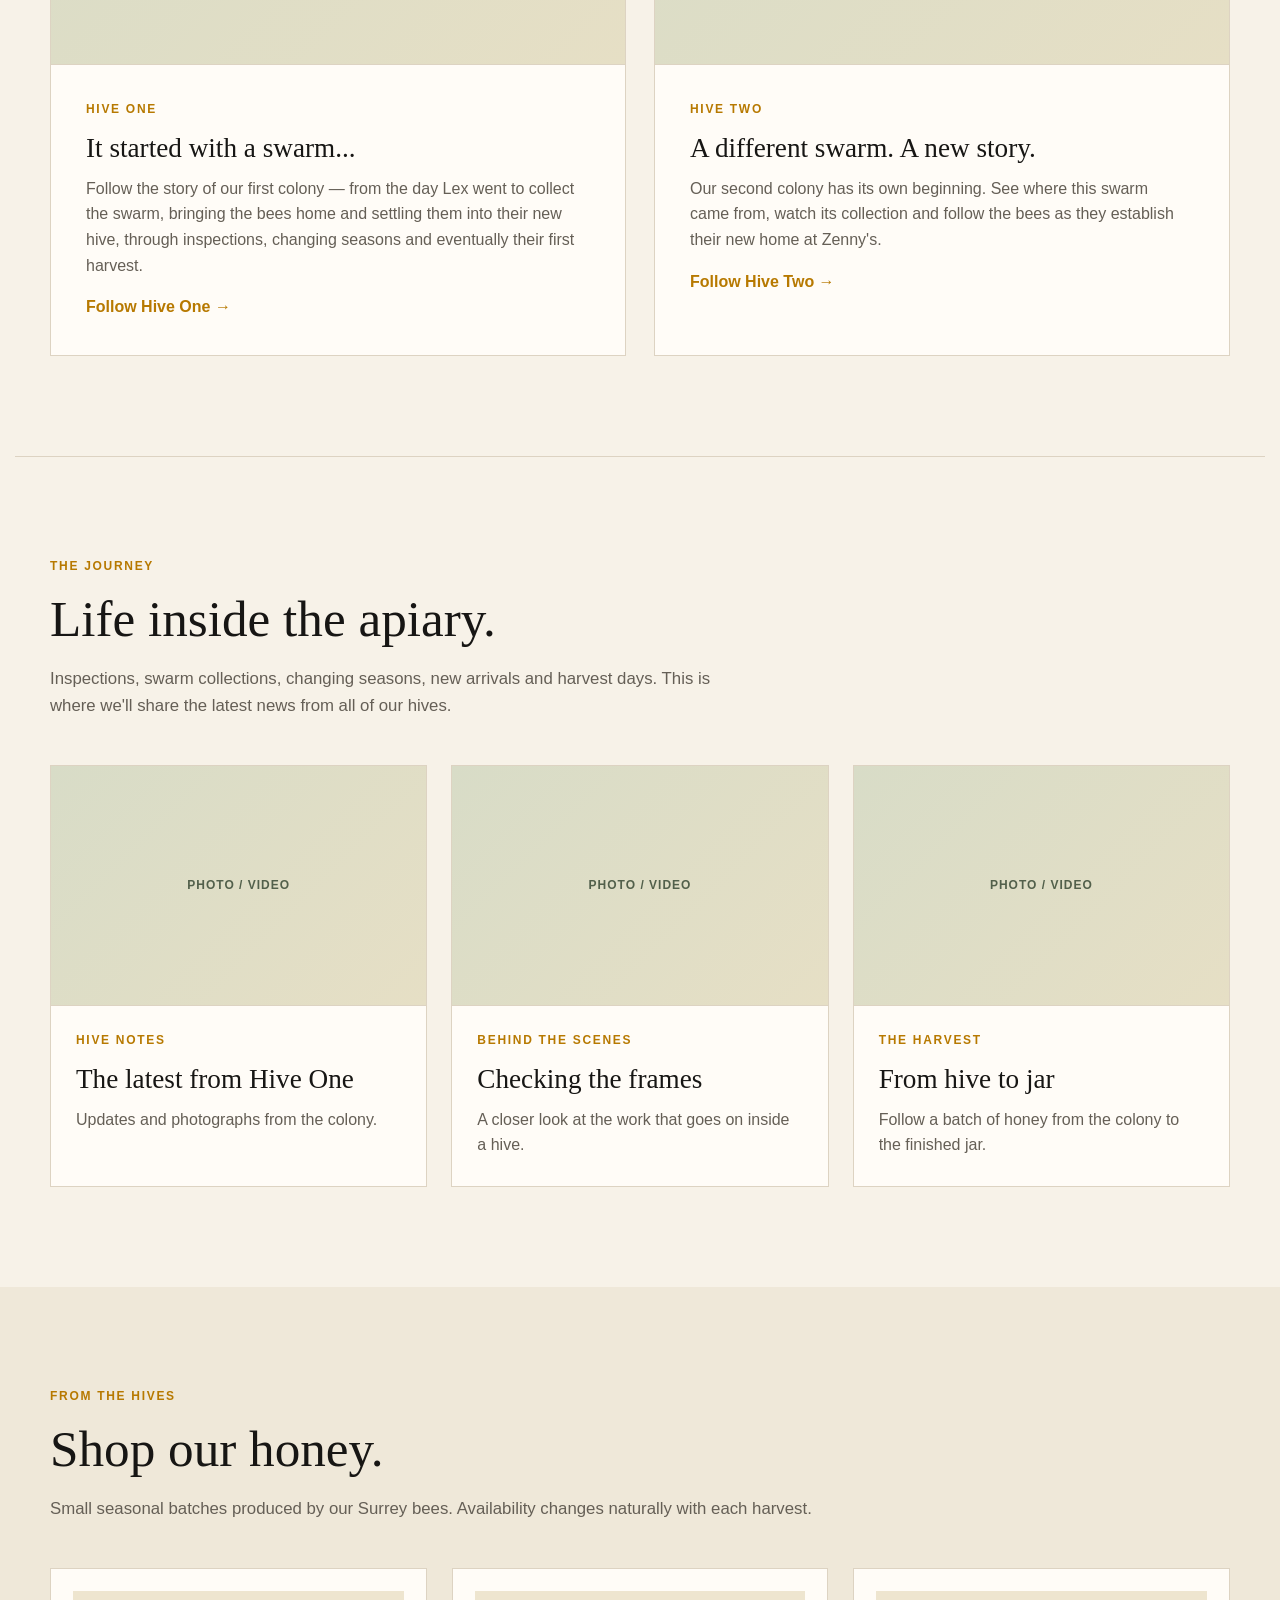
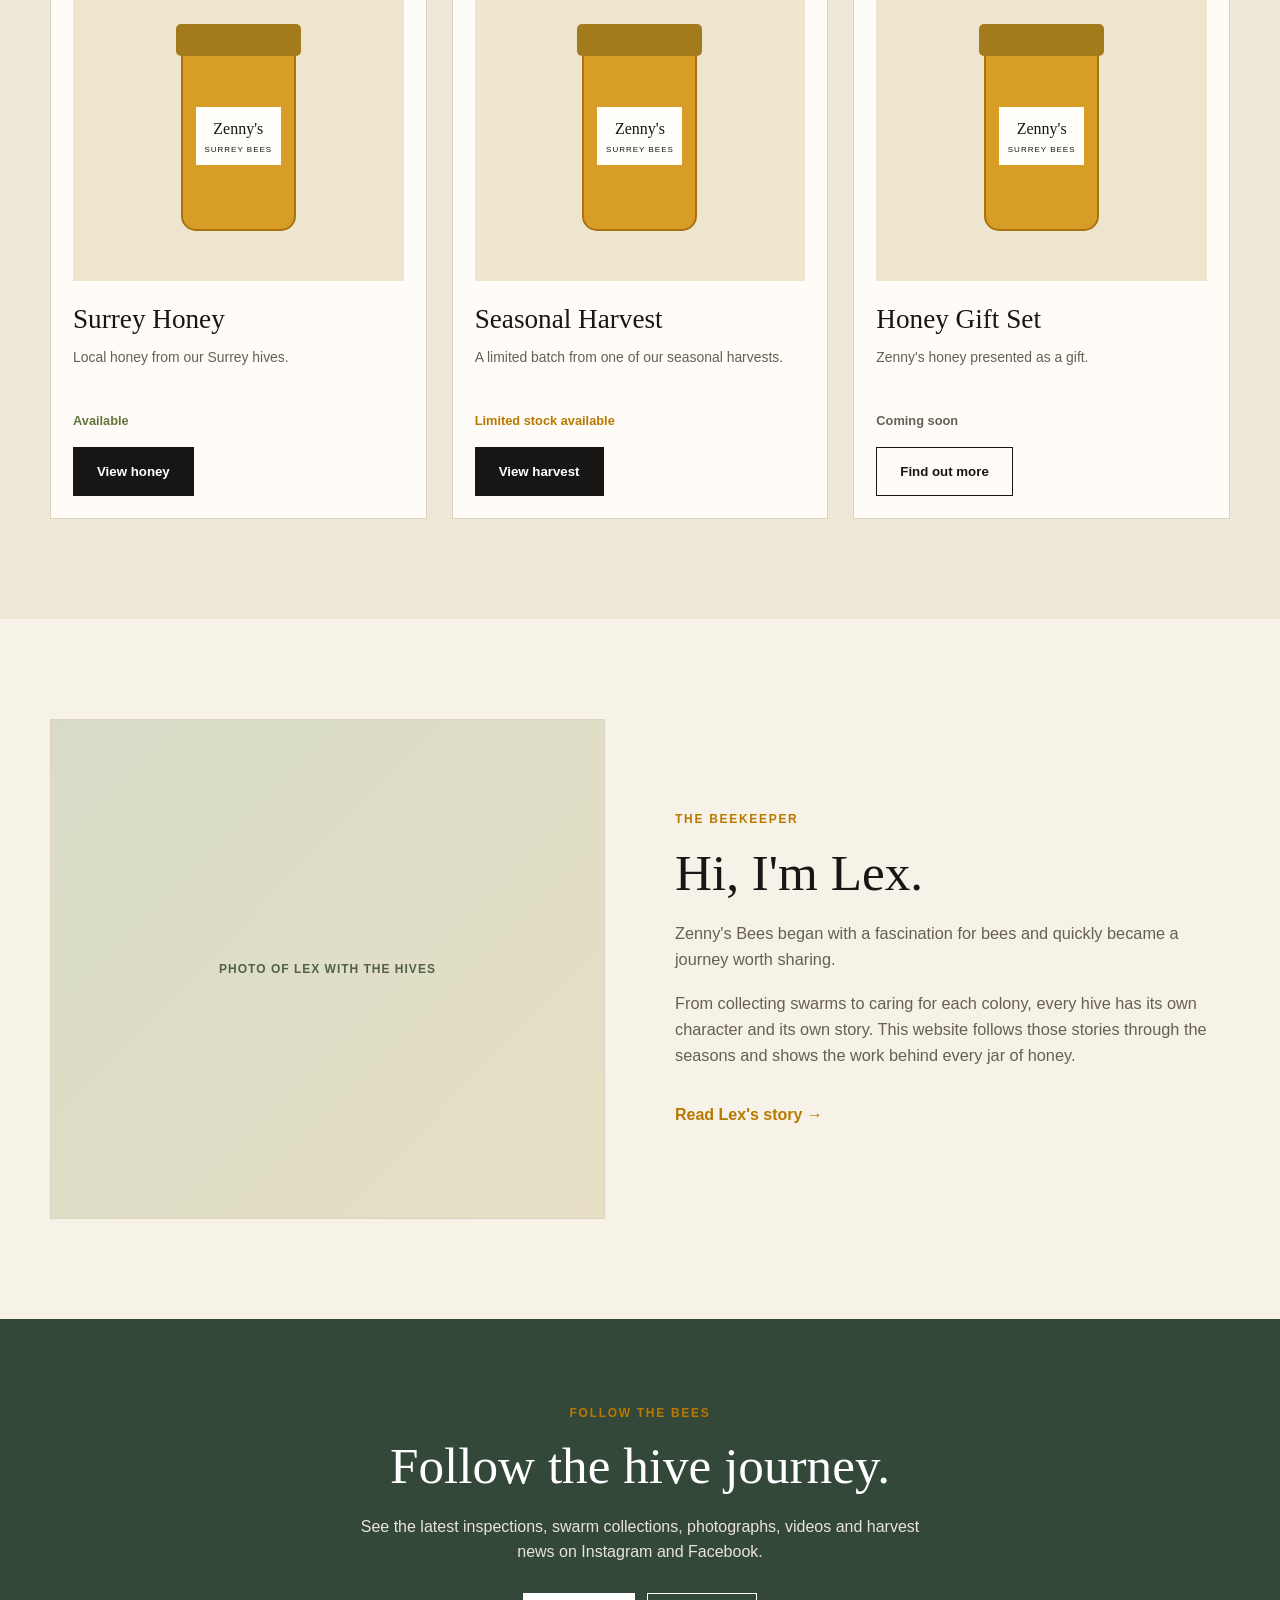
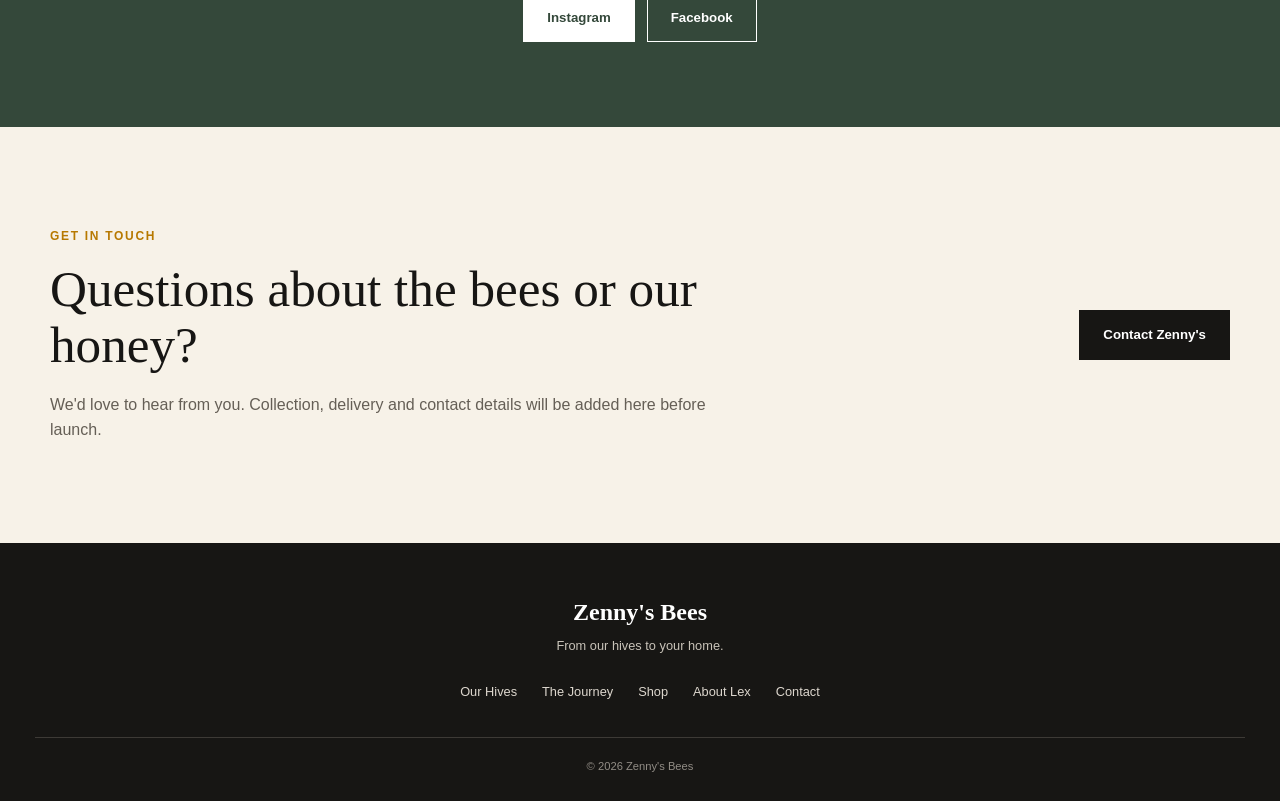
==== commit 0659a3f8: "Add files via upload" ====
--- a/index.html
+++ b/index.html
@@ -23,12 +23,16 @@
 
         <div class="brand">
             <img src="zennys-logo.jpg" alt="Zenny's Bees" class="brand-logo">
-        </div>
+          </div>
+          
+          <div class="header-photo" style="display:flex !important;">
+            PHOTO TO BE ADDED HERE
+          </div>
 
         <nav class="main-nav">
-            <a href="#home">Home</a>
+            <a href="index.html">Home</a>
             <a href="hives.html">Our Hives</a>
-            <a href="#journey">The Journey</a>
+            <a href="journey.html">The Journey</a>
             <a href="#shop">Shop</a>
             <a href="#about">About Lex</a>
             <a href="#contact">Contact</a>
@@ -475,8 +479,8 @@
         </div>
 
         <div class="footer-links">
-            <a href="#hives">Our Hives</a>
-            <a href="#journey">The Journey</a>
+            <a href="hives.html">Our Hives</a>
+            <a href="journey.html">The Journey</a>
             <a href="#shop">Shop</a>
             <a href="#about">About Lex</a>
             <a href="#contact">Contact</a>
--- a/style.css
+++ b/style.css
@@ -913,4 +913,210 @@
 .hive-locations {
     padding-top: 0;
     margin-top: -35px;
+}
+
+/* MOBILE HEADING SIZE FIX */
+@media (max-width: 650px) {
+
+    .hero h1 {
+        font-size: 3.6rem;
+        line-height: 1.02;
+    }
+
+    .section-heading h2 {
+        font-size: 3.3rem;
+        line-height: 1.05;
+    }
+
+    .location-heading h2 {
+        font-size: 2.7rem;
+        line-height: 1.08;
+    }
+
+    .hive-content h3 {
+        font-size: 2rem;
+        line-height: 1.15;
+    }
+}
+
+/* Centre logo on mobile only */
+@media (max-width: 650px) {
+    .brand {
+      width: 100%;
+      display: flex;
+      justify-content: center;
+    }
+  }
+
+  /* =========================
+   THE JOURNEY PAGE
+   ========================= */
+
+/* Intro: From hive to jar */
+.journey-intro {
+    padding-top: 40px;
+    padding-bottom: 25px;
+  }
+  
+  .journey-intro .section-heading {
+    max-width: 750px;
+  }
+  
+  /* Remove the large section gap before 01 Arrival */
+  .journey-stages {
+    padding-top: 15px;
+    padding-bottom: 60px;
+  }
+  
+  /* Give every journey stage equal spacing */
+  .journey-step {
+    margin: 0 0 75px 0;
+  }
+  
+  .journey-step:last-child {
+    margin-bottom: 0;
+  }
+  
+  /* Stage headings */
+  .journey-step h2 {
+    font-size: 3rem;
+    line-height: 1.08;
+    margin: 10px 0 25px;
+  }
+  
+  /* Photo placeholders */
+  .journey-step .placeholder {
+    width: 100%;
+    height: 360px;
+    margin: 25px 0;
+  }
+  
+  /* Text underneath each photograph */
+  .journey-step > p:last-child {
+    max-width: 760px;
+    font-size: 1.05rem;
+    line-height: 1.7;
+    margin-bottom: 0;
+  }
+  
+  
+  /* =========================
+     JOURNEY PAGE — MOBILE
+     ========================= */
+  
+  @media (max-width: 650px) {
+  
+    .journey-intro {
+      padding-top: 50px;
+      padding-bottom: 20px;
+    }
+  
+    .journey-stages {
+      padding-top: 15px;
+      padding-bottom: 50px;
+    }
+  
+    .journey-step {
+      margin-bottom: 65px;
+    }
+  
+    .journey-step:last-child {
+      margin-bottom: 0;
+    }
+  
+    .journey-step h2 {
+      font-size: 2.7rem;
+      line-height: 1.08;
+      margin: 12px 0 22px;
+    }
+  
+    .journey-step .placeholder {
+      height: 300px;
+      margin: 22px 0;
+    }
+  
+    .journey-step > p:last-child {
+      font-size: 1.15rem;
+      line-height: 1.65;
+      margin-bottom: 0;
+    }
+  }
+
+ /* Desktop header layout */
+@media (min-width: 651px) {
+    .site-header {
+      display: flex;
+      align-items: center;
+    }
+  
+    .brand {
+      flex: 0 0 auto;
+    }
+  
+    .main-nav {
+      position: static !important;
+      transform: none !important;
+      margin-left: auto !important;
+      padding: 0 !important;
+  
+      display: flex;
+      justify-content: flex-end;
+      align-items: center;
+      gap: 32px;
+      width: auto;
+    }
+  
+    .main-nav a {
+      font-size: 16px !important;
+      white-space: nowrap;
+    }
+  }
+
+ 
+  
+  /* Hide header photo on phones */
+  @media (max-width: 650px) {
+    .header-photo {
+      display: none;
+    }
+  }
+
+  
+  
+  /* Hide header photo on phones */
+  @media (max-width: 650px) {
+    .header-photo {
+      display: none;
+    }
+  }
+
+  /* Header photo - desktop only */
+@media (min-width: 651px) {
+    .site-header {
+        position: relative;
+    }
+
+    .header-photo {
+        display: flex !important;
+        position: absolute !important;
+
+        left: 36% !important;
+        top: 50% !important;
+        transform: translate(-50%, -50%) !important;
+
+        width: 210px !important;
+        height: 180px !important;
+
+        align-items: center;
+        justify-content: center;
+        text-align: center;
+
+        border: 1px solid #d8d3c7;
+        background: #e9eadb !important;
+
+        font-size: 11px;
+        font-weight: 600;
+        letter-spacing: 1px;
+        color: #596254;
+    }
 }
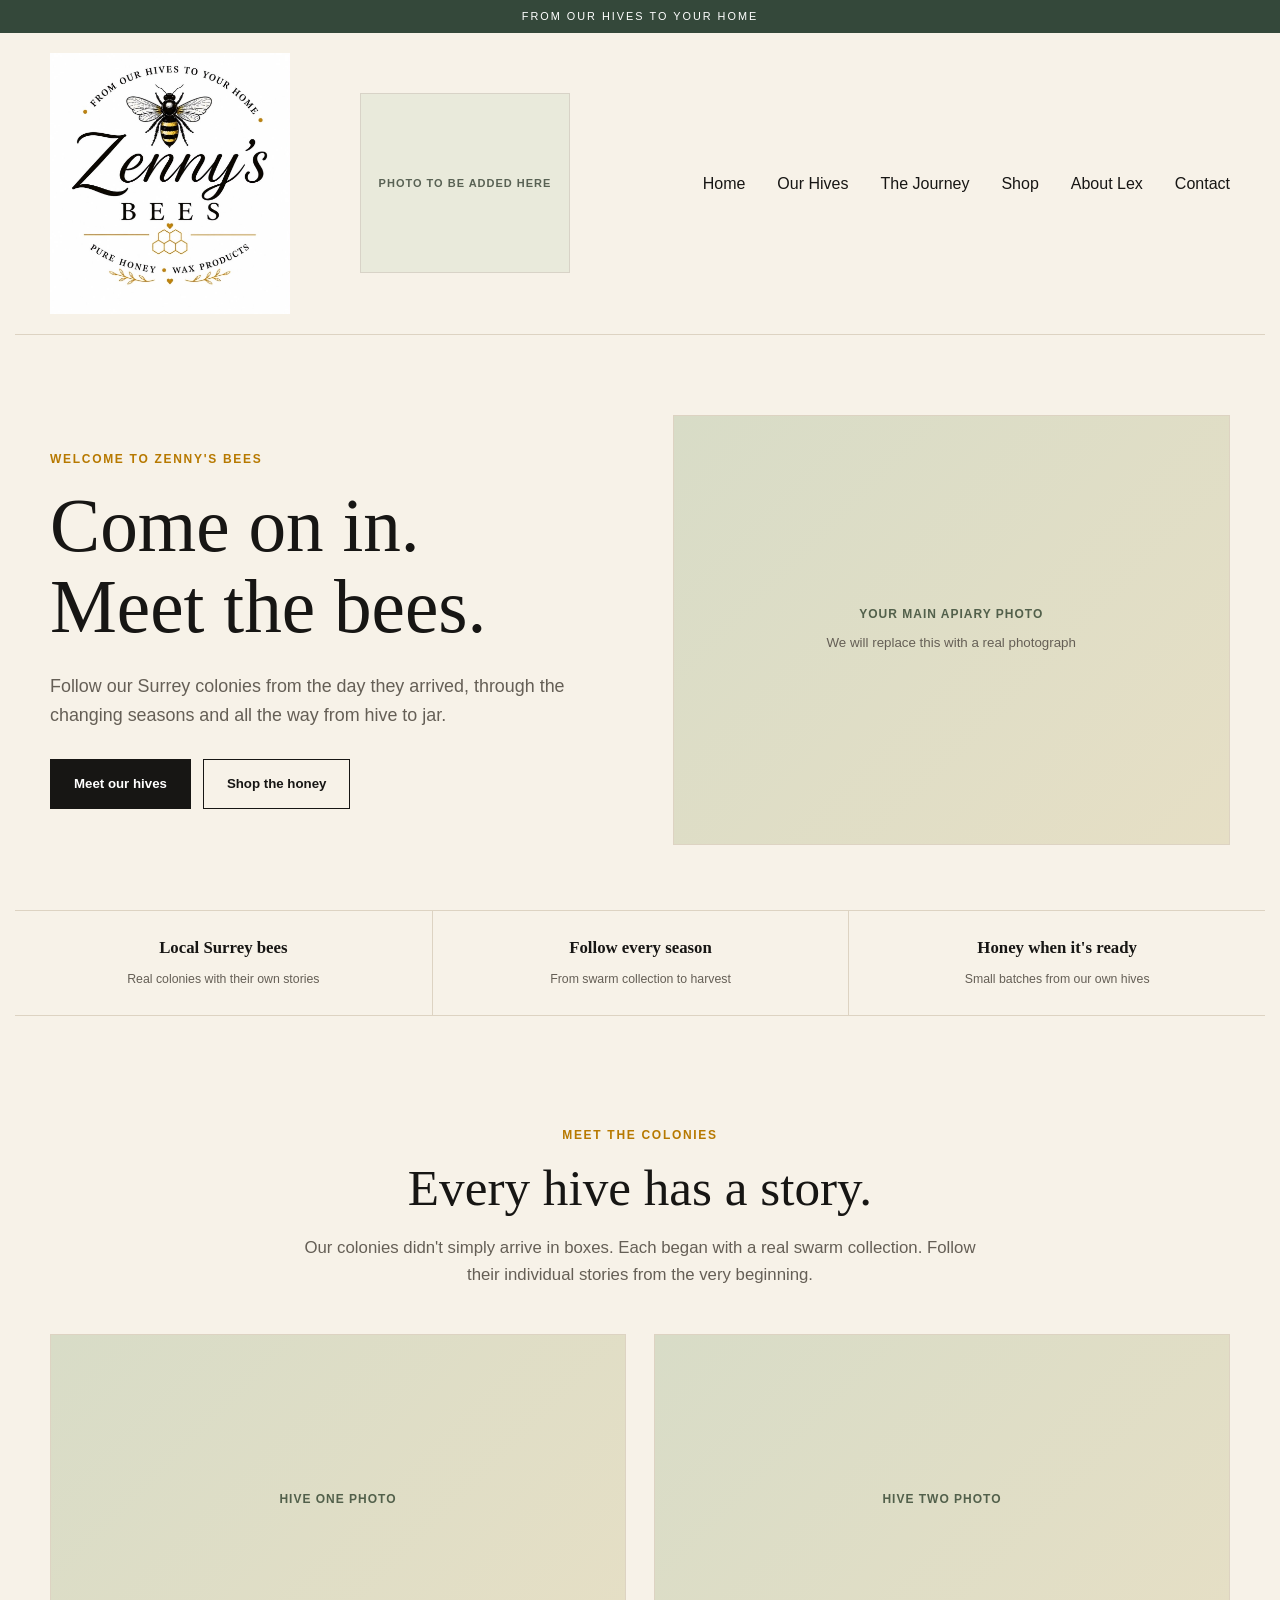
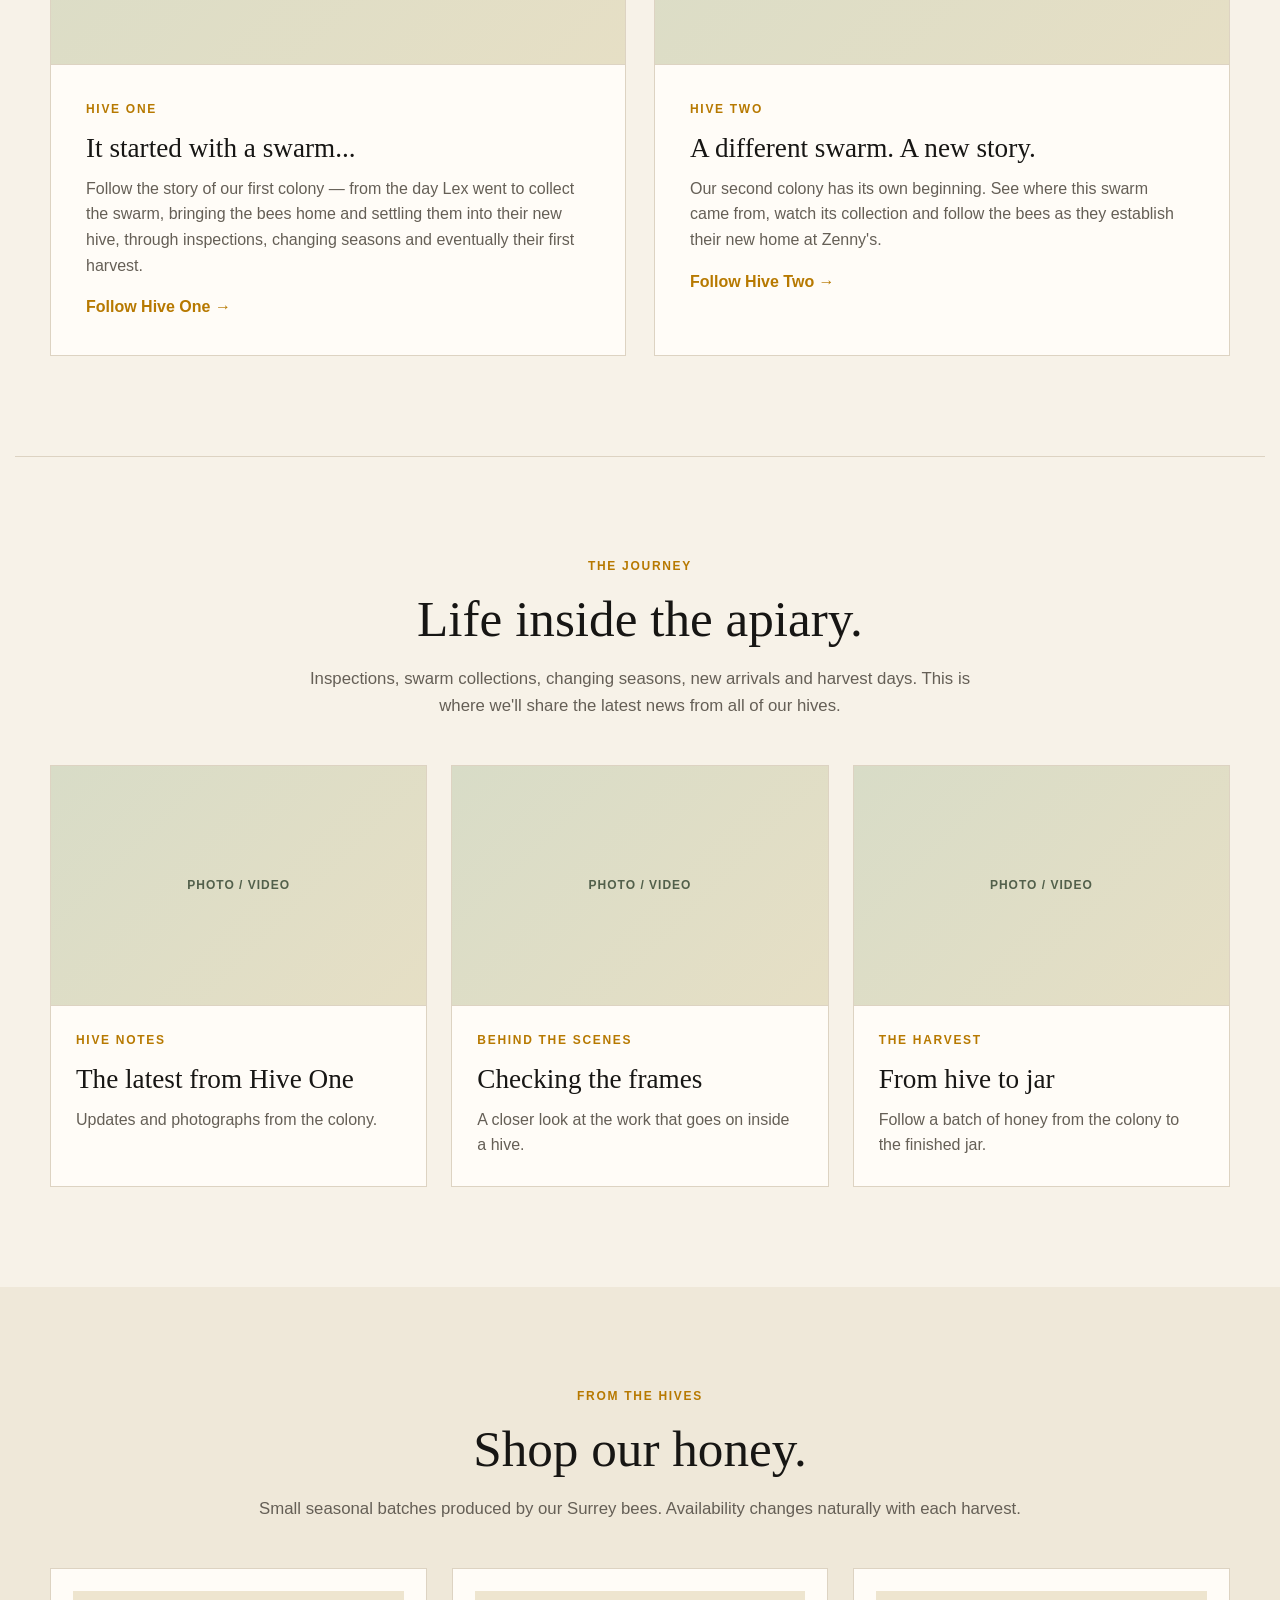
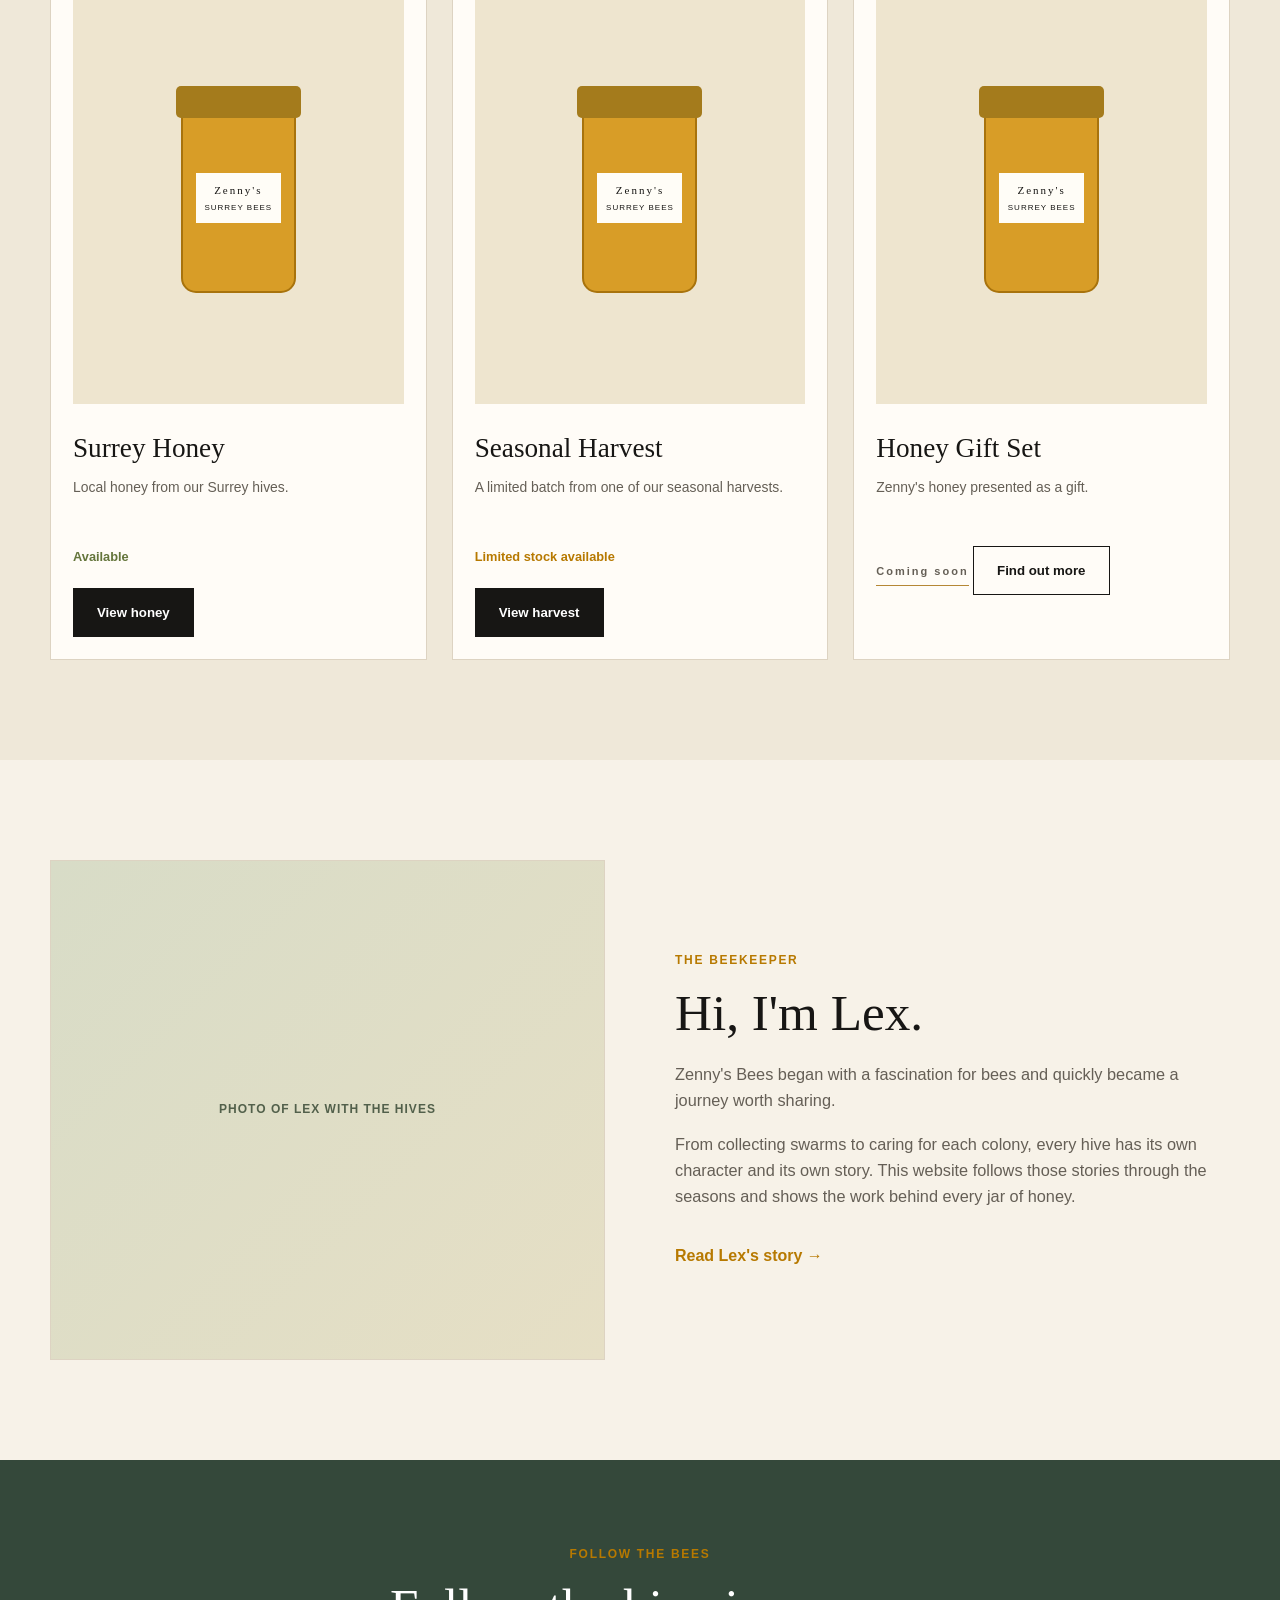
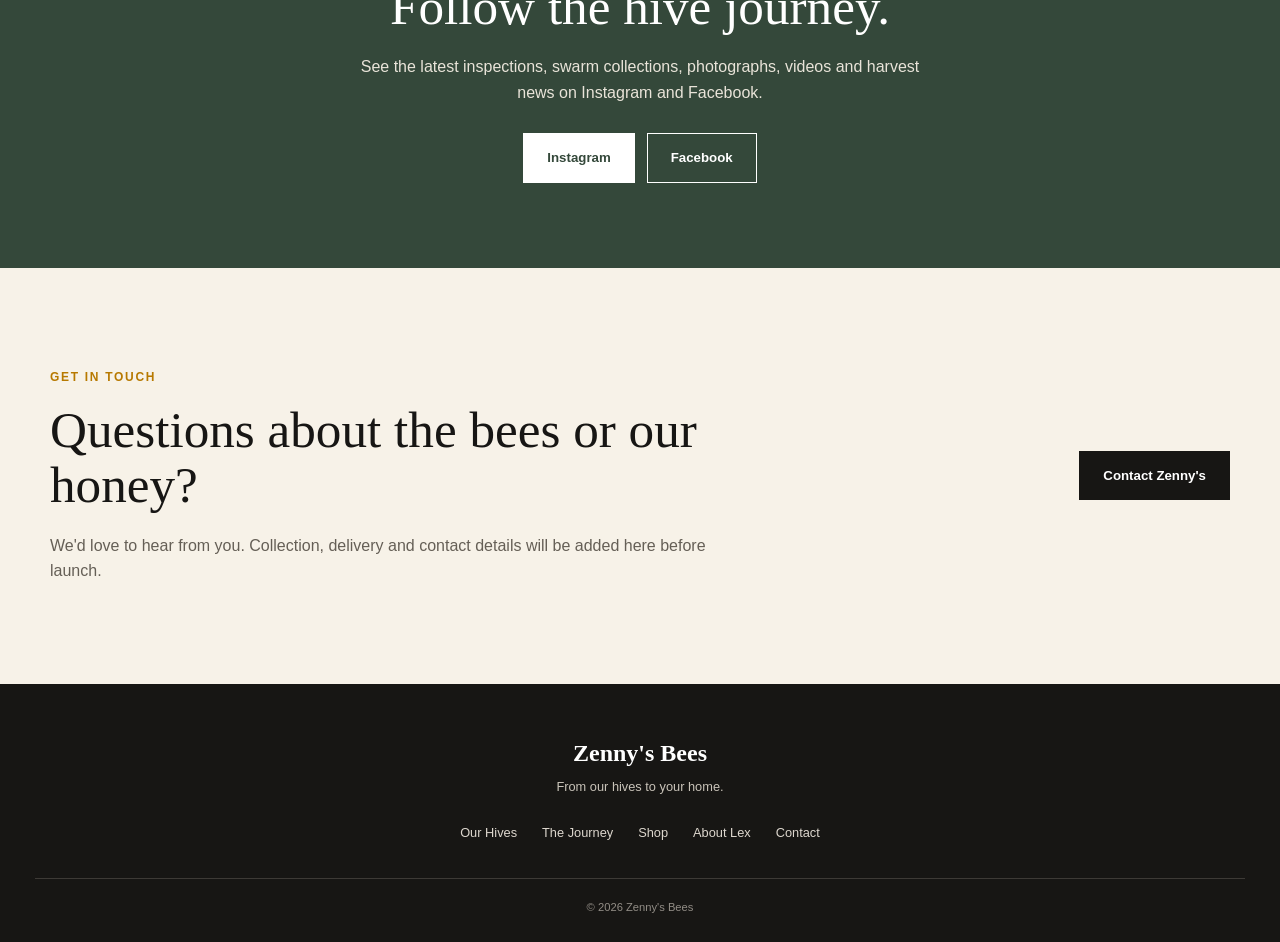
==== commit 6e873365: "Add files via upload" ====
--- a/index.html
+++ b/index.html
@@ -33,7 +33,7 @@
             <a href="index.html">Home</a>
             <a href="hives.html">Our Hives</a>
             <a href="journey.html">The Journey</a>
-            <a href="#shop">Shop</a>
+            <a href="shop.html">Shop</a>
             <a href="#about">About Lex</a>
             <a href="#contact">Contact</a>
         </nav>
@@ -481,7 +481,7 @@
         <div class="footer-links">
             <a href="hives.html">Our Hives</a>
             <a href="journey.html">The Journey</a>
-            <a href="#shop">Shop</a>
+            <a href="shop.html">Shop</a>
             <a href="#about">About Lex</a>
             <a href="#contact">Contact</a>
         </div>
--- a/style.css
+++ b/style.css
@@ -1119,4 +1119,380 @@
         letter-spacing: 1px;
         color: #596254;
     }
+}
+
+/* Centre homepage Meet the Colonies heading */
+#hives .section-heading {
+    text-align: center;
+    margin-left: auto;
+    margin-right: auto;
+  }
+  
+  #hives .section-heading p {
+    margin-left: auto;
+    margin-right: auto;
+  }
+
+  /* Centre Shop section heading */
+.shop-section .section-heading {
+    text-align: center;
+    margin-left: auto;
+    margin-right: auto;
+  }
+
+  /* Centre Journey section heading */
+.journey-section .section-heading {
+    text-align: center;
+    margin-left: auto;
+    margin-right: auto;
+  }
+
+  /* Centre Our Hives introduction */
+.hives-intro .section-heading {
+    max-width: 760px;
+    margin-left: auto;
+    margin-right: auto;
+    text-align: center;
+}
+
+.hives-intro .section-heading h1,
+.hives-intro .section-heading .eyebrow,
+.hives-intro .section-heading p {
+    text-align: center;
+    margin-left: auto;
+    margin-right: auto;
+}
+
+/* Centre Journey introduction */
+.journey-intro {
+    text-align: center !important;
+}
+
+.journey-intro .section-heading {
+    margin-left: auto !important;
+    margin-right: auto !important;
+    text-align: center !important;
+}
+
+.journey-intro h1,
+.journey-intro .eyebrow,
+.journey-intro p {
+    text-align: center !important;
+    margin-left: auto !important;
+    margin-right: auto !important;
+}
+
+/* ========================================
+   JOURNEY - MONTHLY STORY UPDATES
+   ======================================== */
+
+   .journey-update {
+    max-width: 1100px;
+    margin: 45px auto 80px;
+    padding: 0 24px;
+  }
+  
+  .journey-update-heading {
+    text-align: left;
+    margin-bottom: 25px;
+  }
+  
+  .journey-update-heading .eyebrow {
+    color: #9a7651;
+    text-transform: uppercase;
+    letter-spacing: 1.5px;
+    font-size: 12px;
+    margin-bottom: 10px;
+  }
+  
+  .journey-update-heading h2 {
+    font-family: Georgia, "Times New Roman", serif;
+    font-size: 42px;
+    font-weight: normal;
+    line-height: 1.1;
+    margin: 0;
+  }
+  
+  .journey-main-photo {
+    display: block;
+    width: 100%;
+    max-height: 650px;
+    object-fit: cover;
+    margin: 0 0 30px;
+  }
+  
+  .journey-story {
+    max-width: 780px;
+    margin: 0 auto 40px;
+  }
+  
+  .journey-story p {
+    font-size: 16px;
+    line-height: 1.75;
+    margin: 0 0 18px;
+  }
+  
+  .journey-photo-grid {
+    display: grid;
+    grid-template-columns: repeat(3, 1fr);
+    gap: 16px;
+    margin: 35px 0 55px;
+  }
+  
+  .journey-photo-grid img {
+    width: 100%;
+    height: 340px;
+    object-fit: cover;
+    display: block;
+  }
+  
+  .journey-video {
+    max-width: 900px;
+    margin: 0 auto;
+    text-align: center;
+  }
+  
+  .journey-video .eyebrow {
+    color: #9a7651;
+    letter-spacing: 1.5px;
+    font-size: 12px;
+    margin-bottom: 15px;
+  }
+  
+  .video-placeholder {
+    min-height: 420px;
+    background: #e8eadc;
+    display: flex;
+    align-items: center;
+    justify-content: center;
+    font-size: 12px;
+    letter-spacing: 1px;
+  }
+  
+  .journey-caption {
+    font-size: 13px;
+    line-height: 1.5;
+    margin-top: 12px;
+  }
+  
+  /* Journey updates - mobile */
+  @media (max-width: 650px) {
+  
+    .journey-update {
+      margin: 30px auto 55px;
+      padding: 0 20px;
+    }
+  
+    .journey-update-heading h2 {
+      font-size: 34px;
+    }
+  
+    .journey-main-photo {
+      max-height: none;
+    }
+  
+    .journey-story p {
+      font-size: 15px;
+      line-height: 1.7;
+    }
+  
+    .journey-photo-grid {
+      grid-template-columns: 1fr;
+      gap: 14px;
+      margin: 30px 0 45px;
+    }
+  
+    .journey-photo-grid img {
+      height: auto;
+    }
+  
+    .video-placeholder {
+      min-height: 230px;
+    }
+  }
+
+  /* Journey update video */
+.journey-video-player {
+    display: block;
+    width: 100%;
+    max-width: 420px;
+    height: auto;
+    margin: 0 auto;
+  }
+
+  /* Keep Journey video the same size before and during playback */
+.journey-video-player {
+    display: block;
+    width: 100%;
+    max-width: 420px;
+    aspect-ratio: 9 / 16;
+    object-fit: cover;
+    margin: 0 auto;
+  }
+
+  /* =========================
+   SHOP PAGE
+   ========================= */
+
+.shop-intro {
+    max-width: 760px;
+    margin: 0 auto;
+    padding: 80px 30px 70px;
+    text-align: center;
+  }
+  
+  .shop-intro h1 {
+    font-size: 64px;
+    line-height: 1.05;
+    margin: 15px 0 25px;
+  }
+  
+  .shop-intro > p:last-child {
+    max-width: 650px;
+    margin: 0 auto;
+    line-height: 1.7;
+  }
+  
+  
+  /* PRODUCTS */
+  
+  .shop-products {
+    max-width: 1100px;
+    margin: 0 auto;
+    padding: 20px 40px 100px;
+    display: grid;
+    grid-template-columns: repeat(2, 1fr);
+    gap: 55px;
+  }
+  
+  .product-card {
+    text-align: left;
+  }
+  
+  .product-image {
+    width: 100%;
+    aspect-ratio: 4 / 5;
+    margin-bottom: 30px;
+    display: flex;
+    align-items: center;
+    justify-content: center;
+  }
+  
+  .product-image.placeholder {
+    background: #e9eadf;
+    border: 1px solid #d8d8cc;
+  }
+  
+  .product-image span {
+    font-size: 11px;
+    letter-spacing: 2px;
+  }
+  
+  .product-card h2 {
+    font-size: 38px;
+    margin: 10px 0 15px;
+  }
+  
+  .product-card > p:not(.eyebrow) {
+    line-height: 1.7;
+    margin-bottom: 20px;
+  }
+  
+  .coming-soon {
+    display: inline-block;
+    font-size: 11px;
+    letter-spacing: 2px;
+    font-weight: 600;
+    padding-bottom: 5px;
+    border-bottom: 1px solid #b58735;
+  }
+  
+  
+  /* SHOP STORY */
+  
+  .shop-story {
+    max-width: 760px;
+    margin: 0 auto;
+    padding: 90px 30px 110px;
+    text-align: center;
+  }
+  
+  .shop-story h2 {
+    font-size: 48px;
+    margin: 15px 0 25px;
+  }
+  
+  .shop-story > p:not(.eyebrow) {
+    max-width: 650px;
+    margin: 0 auto 18px;
+    line-height: 1.7;
+  }
+  
+  .shop-story .button {
+    display: inline-block;
+    margin-top: 25px;
+  }
+  
+  
+  /* SHOP MOBILE */
+  
+  @media (max-width: 650px) {
+  
+    .shop-intro {
+      padding: 60px 25px 55px;
+    }
+  
+    .shop-intro h1 {
+      font-size: 48px;
+    }
+  
+    .shop-products {
+      display: block;
+      padding: 10px 35px 70px;
+    }
+  
+    .product-card {
+      margin-bottom: 75px;
+    }
+  
+    .product-card h2 {
+      font-size: 36px;
+    }
+  
+    .product-image {
+      margin-bottom: 25px;
+    }
+  
+    .shop-story {
+      padding: 65px 30px 80px;
+    }
+  
+    .shop-story h2 {
+      font-size: 42px;
+    }
+  }
+
+  /* SHOP - THREE PRODUCT CARDS */
+
+.shop-products {
+    display: grid;
+    grid-template-columns: repeat(3, 1fr);
+    gap: 28px;
+    max-width: 1180px;
+    margin: 0 auto;
+}
+
+.product-card {
+    width: 100%;
+}
+
+@media (max-width: 650px) {
+    .shop-products {
+        display: block;
+        padding: 10px 35px 70px;
+    }
+
+    .product-card {
+        margin-bottom: 75px;
+    }
 }
